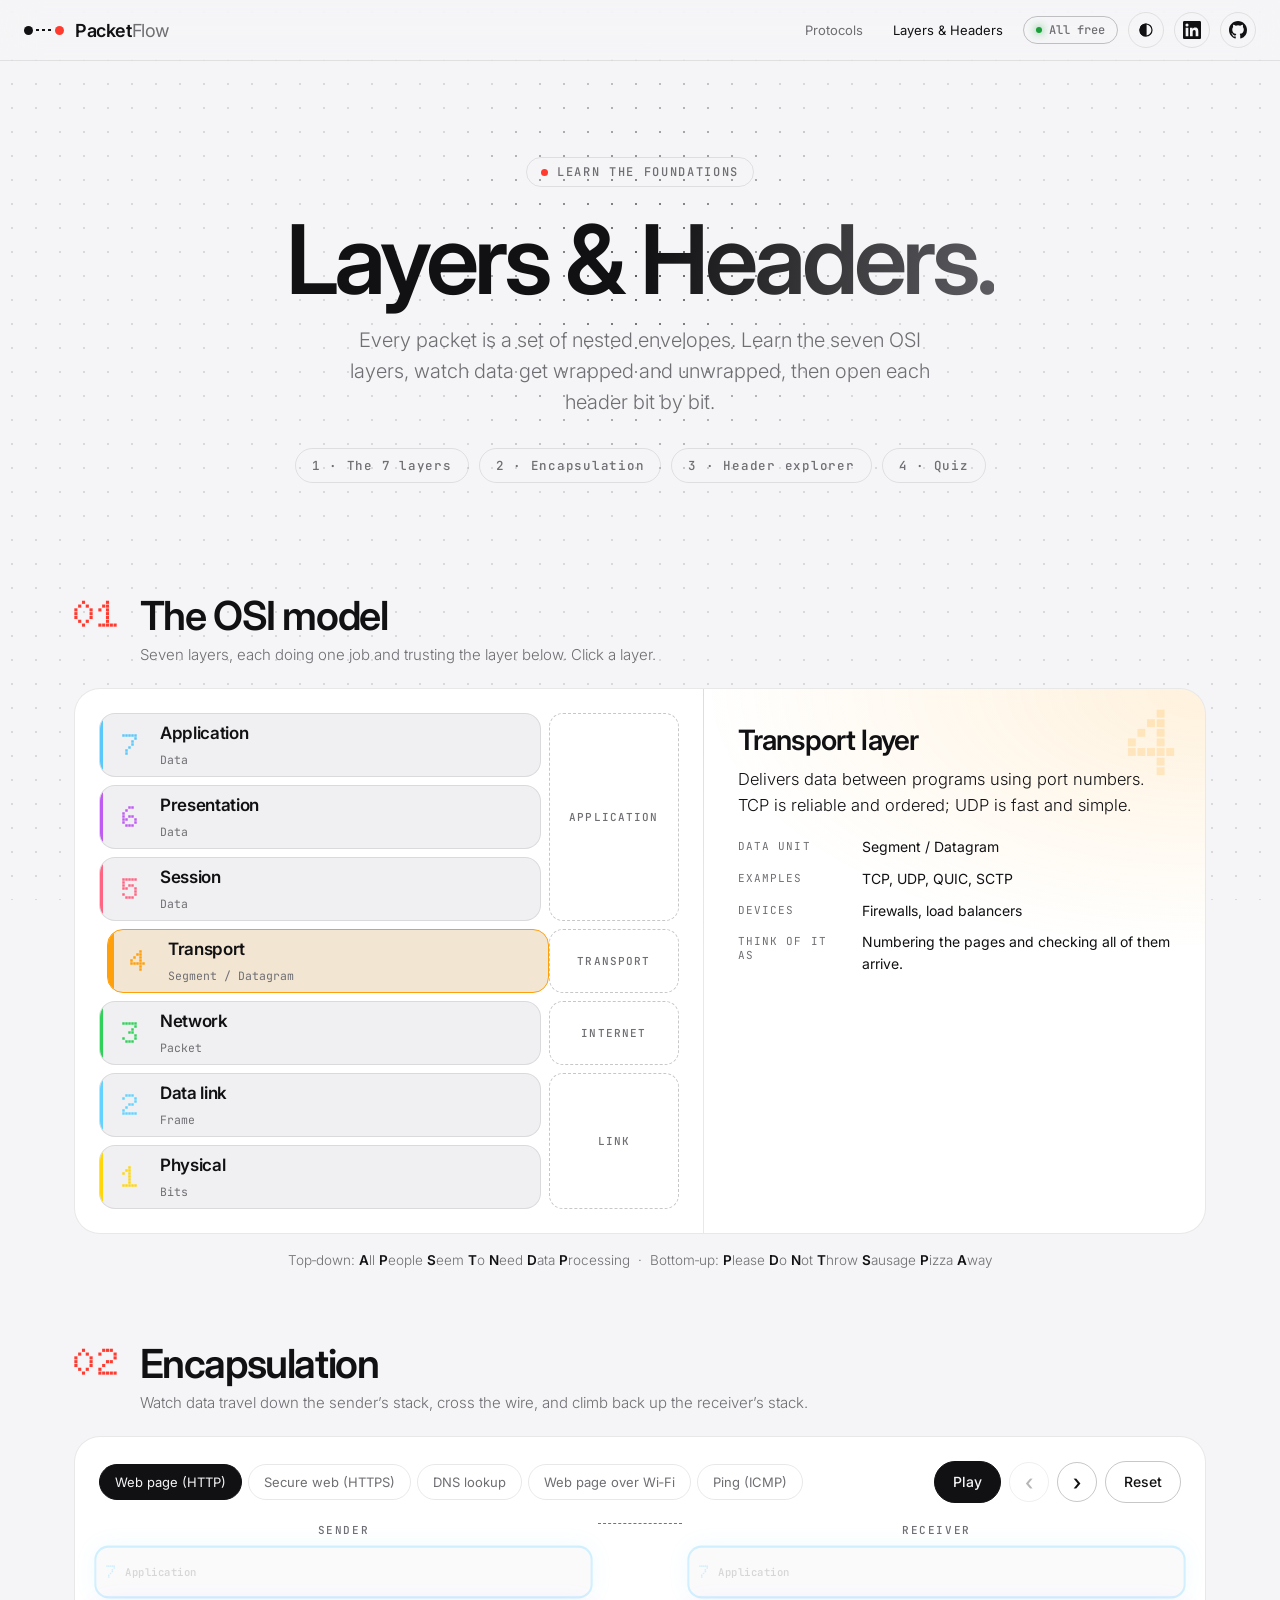
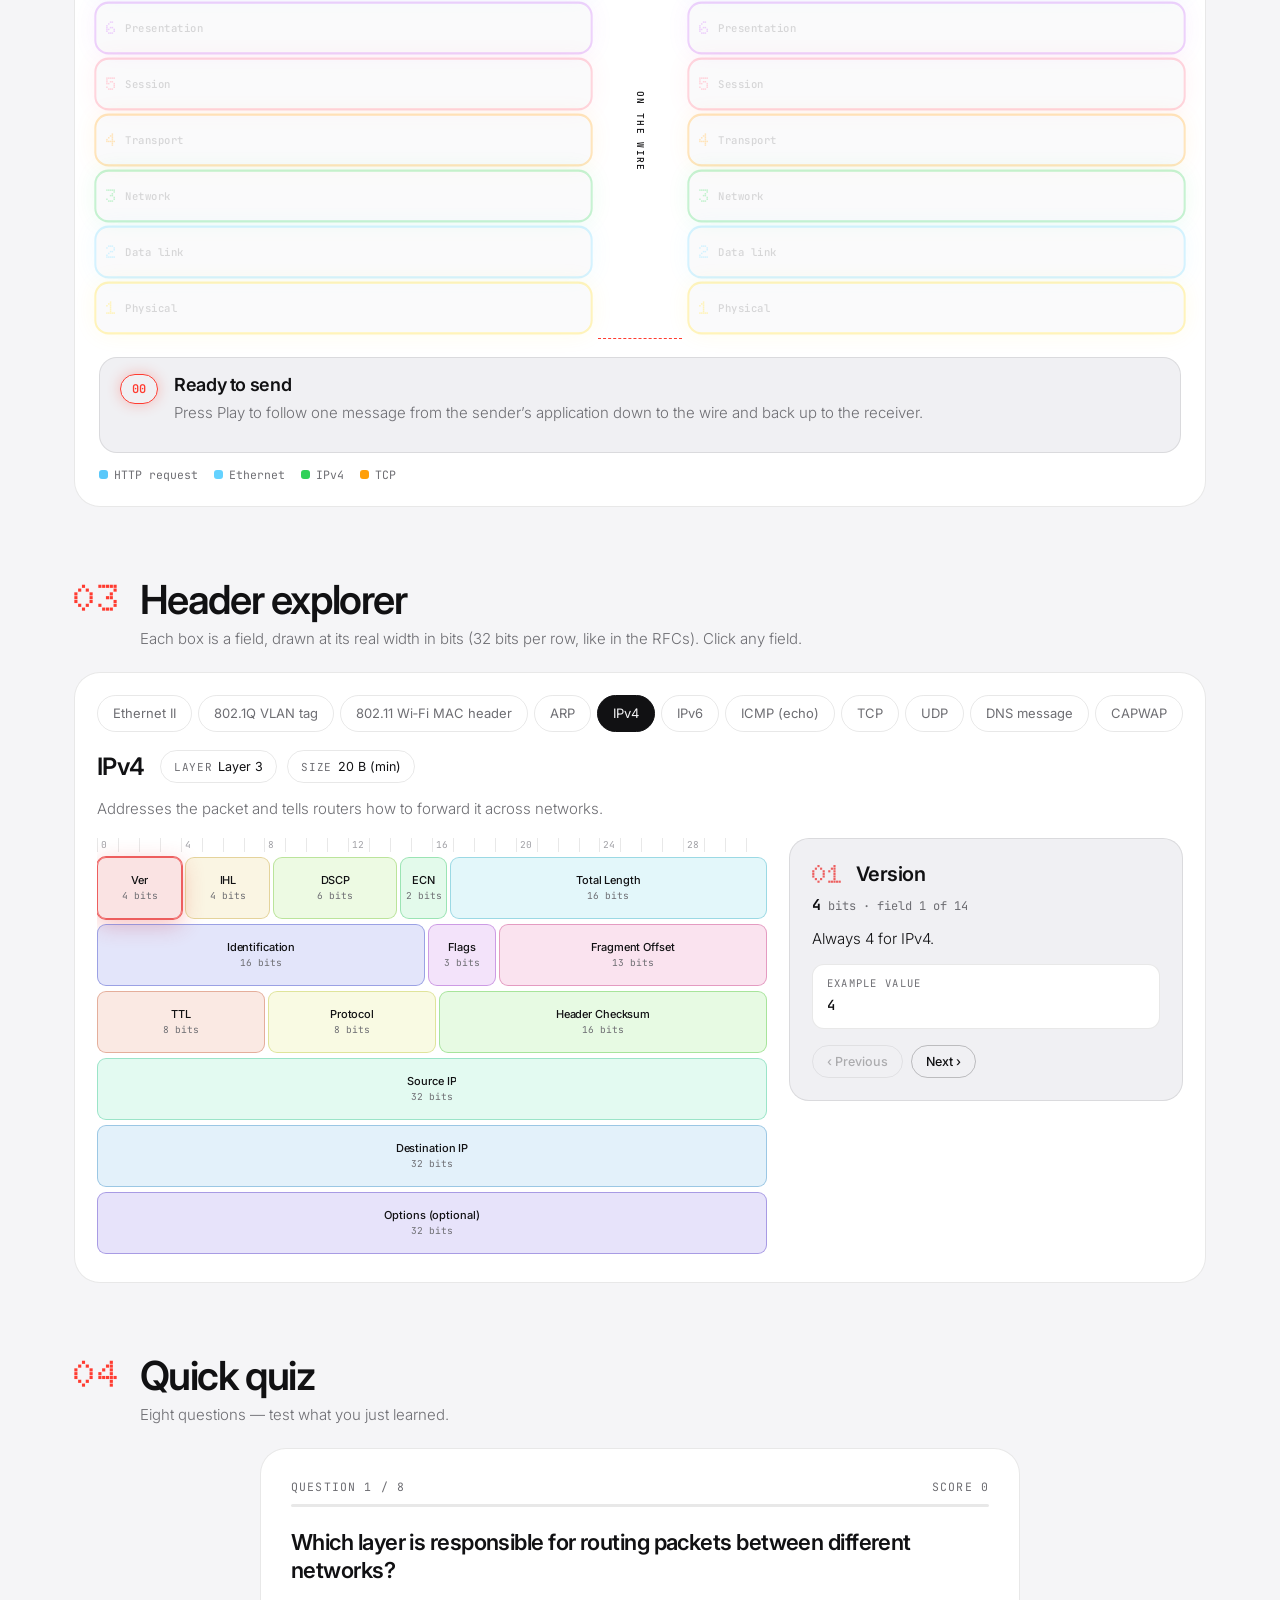
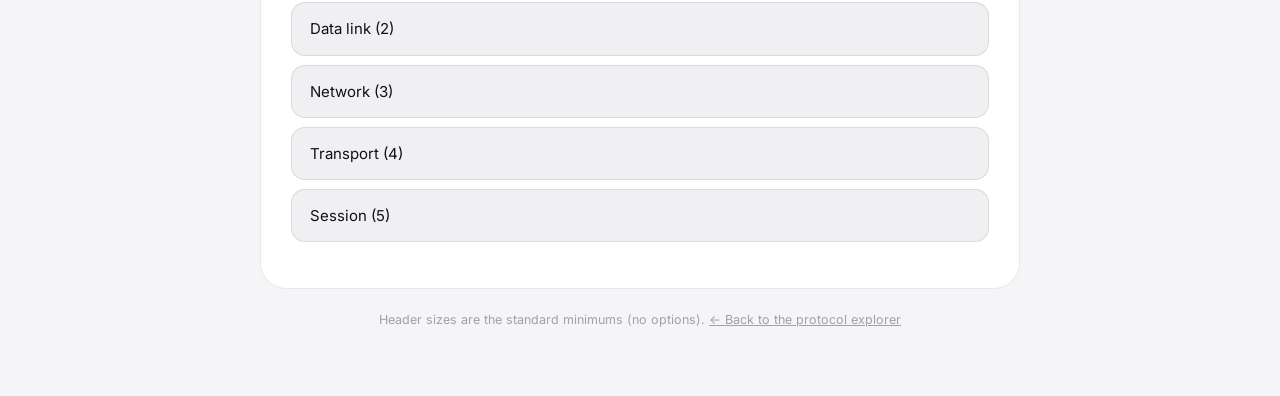
==== layers.html @ d5331d21 "Add files via upload" ====
<!doctype html>
<html lang="en" data-theme="dark">
<head>
<meta charset="utf-8">
<meta name="viewport" content="width=device-width, initial-scale=1">
<title>OSI Layers & Packet Headers — PacketFlow</title>
<meta name="description" content="Learn the OSI model, encapsulation and packet headers (Ethernet, 802.11, IPv4, IPv6, TCP, UDP, ICMP, ARP, DNS, CAPWAP) with animation and a bit-level explorer.">
<meta name="theme-color" content="#000000">
<link rel="icon" href="data:image/svg+xml,%3Csvg xmlns='http://www.w3.org/2000/svg' viewBox='0 0 32 32'%3E%3Crect width='32' height='32' rx='9' fill='%23000'/%3E%3Ccircle cx='9' cy='16' r='3' fill='%23fff'/%3E%3Ccircle cx='23' cy='16' r='3' fill='%23ff3b30'/%3E%3Cpath d='M12 16h8' stroke='%23fff' stroke-width='1.5' stroke-dasharray='1.5 2.5'/%3E%3C/svg%3E">
<link rel="preconnect" href="https://fonts.googleapis.com">
<link rel="preconnect" href="https://fonts.gstatic.com" crossorigin>
<link href="https://fonts.googleapis.com/css2?family=Doto:wght@500;800&family=Inter:wght@300;400;500;600;700&family=JetBrains+Mono:wght@400;600&display=swap" rel="stylesheet">
<link rel="stylesheet" href="style.css?v=20261127b">
<link rel="stylesheet" href="layers.css?v=20261127b">
</head>
<body class="lpage">
<div class="bg" aria-hidden="true"></div>

<header class="top">
  <a class="brand" href="index.html" aria-label="PacketFlow home">
    <span class="logo"><i></i><b></b><i class="r"></i></span>
    <span class="wm">Packet<em>Flow</em></span>
  </a>
  <div class="spacer"></div>
  <a class="navlink" href="index.html#explore">Protocols</a>
  <a class="navlink hot" href="layers.html">Layers &amp; Headers</a>
  <span class="free-badge"><i></i>All free</span>
  <button class="icon-btn" id="themeBtn" aria-label="Switch light/dark theme" title="Switch theme">
    <svg viewBox="0 0 24 24" width="18" height="18" fill="none" stroke="currentColor" stroke-width="1.6"><circle cx="12" cy="12" r="8"/><path d="M12 4a8 8 0 0 0 0 16z" fill="currentColor"/></svg></button>
  <a class="icon-btn" id="liLink" href="#" target="_blank" rel="noopener" aria-label="LinkedIn" title="LinkedIn" hidden>
    <svg viewBox="0 0 24 24" width="18" height="18" fill="currentColor"><path d="M20.45 20.45h-3.56v-5.57c0-1.33-.03-3.04-1.85-3.04-1.86 0-2.14 1.45-2.14 2.94v5.67H9.34V9h3.41v1.56h.05c.48-.9 1.64-1.85 3.37-1.85 3.6 0 4.27 2.37 4.27 5.46v6.28zM5.34 7.43a2.06 2.06 0 1 1 0-4.13 2.06 2.06 0 0 1 0 4.13zM7.12 20.45H3.56V9h3.56v11.45zM22.22 0H1.77C.79 0 0 .77 0 1.73v20.54C0 23.23.79 24 1.77 24h20.45c.98 0 1.78-.77 1.78-1.73V1.73C24 .77 23.2 0 22.22 0z"/></svg>
  </a>
  <a class="icon-btn" href="https://github.com/afsalperingodan/packetflow" target="_blank" rel="noopener" aria-label="Source on GitHub" title="Source on GitHub">
    <svg viewBox="0 0 16 16" width="18" height="18" fill="currentColor"><path d="M8 0C3.58 0 0 3.58 0 8c0 3.54 2.29 6.53 5.47 7.59.4.07.55-.17.55-.38 0-.19-.01-.82-.01-1.49-2.01.37-2.53-.49-2.69-.94-.09-.23-.48-.94-.82-1.13-.28-.15-.68-.52-.01-.53.63-.01 1.08.58 1.23.82.72 1.21 1.87.87 2.33.66.07-.52.28-.87.51-1.07-1.78-.2-3.64-.89-3.64-3.95 0-.87.31-1.59.82-2.15-.08-.2-.36-1.02.08-2.12 0 0 .67-.21 2.2.82a7.5 7.5 0 0 1 4 0c1.53-1.04 2.2-.82 2.2-.82.44 1.1.16 1.92.08 2.12.51.56.82 1.27.82 2.15 0 3.07-1.87 3.75-3.65 3.95.29.25.54.73.54 1.48 0 1.07-.01 1.93-.01 2.2 0 .21.15.46.55.38A8.01 8.01 0 0 0 16 8c0-4.42-3.58-8-8-8z"/></svg>
  </a>
</header>

<main class="lwrap">
  <section class="lhero">
    <p class="eyebrow"><i></i> Learn the foundations</p>
    <h1 class="big2">Layers <span class="grad">&amp; Headers.</span></h1>
    <p class="lede">Every packet is a set of nested envelopes. Learn the seven OSI layers, watch data get wrapped and unwrapped, then open each header bit by bit.</p>
    <nav class="jump"><a href="#stack">1 · The 7 layers</a><a href="#encap">2 · Encapsulation</a><a href="#headers">3 · Header explorer</a><a href="#quiz">4 · Quiz</a></nav>
  </section>

  <!-- 1 · stack -->
  <section class="lsec" id="stack">
    <div class="shead"><span class="sn">01</span><div><h2>The OSI model</h2><p>Seven layers, each doing one job and trusting the layer below. Click a layer.</p></div></div>
    <div class="card stackcard">
      <div class="stackgrid" id="stackGrid"></div>
      <div class="ldetail" id="ldetail"></div>
    </div>
    <p class="mnem">Top‑down: <b>A</b>ll <b>P</b>eople <b>S</b>eem <b>T</b>o <b>N</b>eed <b>D</b>ata <b>P</b>rocessing &nbsp;·&nbsp; Bottom‑up: <b>P</b>lease <b>D</b>o <b>N</b>ot <b>T</b>hrow <b>S</b>ausage <b>P</b>izza <b>A</b>way</p>
  </section>

  <!-- 2 · encapsulation -->
  <section class="lsec" id="encap">
    <div class="shead"><span class="sn">02</span><div><h2>Encapsulation</h2><p>Watch data travel down the sender’s stack, cross the wire, and climb back up the receiver’s stack.</p></div></div>
    <div class="card encap">
      <div class="etop">
        <div class="scen" id="scen" role="tablist" aria-label="Scenario"></div>
        <div class="ctl">
          <button class="btn solid" id="ePlay">Play</button>
          <button class="btn round" id="ePrev" aria-label="Previous">‹</button>
          <button class="btn round" id="eNext" aria-label="Next">›</button>
          <button class="btn ghost" id="eReset">Reset</button>
        </div>
      </div>
      <div class="ecols">
        <div class="ecol" id="sendCol"><h4>Sender</h4></div>
        <div class="ewire" id="ewire"><span>on the wire</span><i></i><i></i><i></i></div>
        <div class="ecol" id="recvCol"><h4>Receiver</h4></div>
      </div>
      <div class="caption" id="ecap"></div>
      <div class="legendbar" id="elegend"></div>
    </div>
  </section>

  <!-- 3 · headers -->
  <section class="lsec" id="headers">
    <div class="shead"><span class="sn">03</span><div><h2>Header explorer</h2><p>Each box is a field, drawn at its real width in bits (32 bits per row, like in the RFCs). Click any field.</p></div></div>
    <div class="card hdrcard">
      <div class="htabs" id="htabs" role="tablist"></div>
      <div class="hmeta" id="hmeta"></div>
      <div class="hbody">
        <div class="hgrid-wrap"><div class="ruler" id="ruler"></div><div class="hgrid" id="hgrid"></div></div>
        <aside class="hdetail" id="hdetail"></aside>
      </div>
    </div>
  </section>

  <!-- 4 · quiz -->
  <section class="lsec" id="quiz">
    <div class="shead"><span class="sn">04</span><div><h2>Quick quiz</h2><p>Eight questions — test what you just learned.</p></div></div>
    <div class="card quiz" id="quizBox"></div>
  </section>

  <footer class="foot">Header sizes are the standard minimums (no options). <a href="index.html" style="text-decoration:underline">← Back to the protocol explorer</a></footer>
</main>

<script src="site.js?v=20261127b"></script>
<script src="layers.js?v=20261127b"></script>
</body>
</html>
---- style.css ----
/* PacketFlow — minimal, monochrome, one red accent (Nothing × Apple × Starlink) */
:root{
  --bg:#000; --card:#0b0b0d; --card2:#111114; --line:rgba(255,255,255,.09); --line2:rgba(255,255,255,.2);
  --text:#f5f5f7; --muted:#8e8e93; --dim:#5c5c61; --accent:#ff3b30; --on:#000;
  --req:#f5f5f7; --res:#5ac8fa; --ctl:#ffb340; --sec:#32d74b; --lost:#ff453a;
  --dots:rgba(255,255,255,.1); --dots-hi:rgba(255,255,255,.55);
  --font:Inter,-apple-system,BlinkMacSystemFont,"SF Pro Display","Segoe UI",system-ui,sans-serif;
  --dot:Doto,"Space Mono",ui-monospace,monospace; --mono:"JetBrains Mono",ui-monospace,Menlo,Consolas,monospace;
  --ease:cubic-bezier(.2,.8,.2,1);
}
:root[data-theme="light"]{
  --bg:#f5f5f7; --card:#ffffff; --card2:#f0f0f3; --line:rgba(0,0,0,.09); --line2:rgba(0,0,0,.22);
  --text:#111113; --muted:#6e6e73; --dim:#a1a1a6; --accent:#ff3b30; --on:#fff;
  --req:#111113; --res:#0a74da; --ctl:#c77700; --sec:#1a9f3a; --lost:#e0281d;
  --dots:rgba(0,0,0,.11); --dots-hi:rgba(0,0,0,.6);
}
*{box-sizing:border-box;margin:0}
html{scroll-behavior:smooth}
body{background:var(--bg);color:var(--text);font:15px/1.55 var(--font);overflow-x:hidden;-webkit-font-smoothing:antialiased;transition:background .4s}
button{font:inherit;color:inherit;cursor:pointer}
a{color:inherit}
kbd{font:11px var(--mono);border:1px solid var(--line2);border-radius:6px;padding:1px 6px;color:var(--muted)}
.spacer{flex:1}

/* ── background: dot matrix + cursor spotlight ── */
.bg{position:fixed;inset:0;z-index:-1;--mx:50%;--my:30%;
  background-image:radial-gradient(var(--dots) 1.1px,transparent 1.3px);background-size:24px 24px}
.bg::after{content:"";position:absolute;inset:0;background-image:radial-gradient(var(--dots-hi) 1.2px,transparent 1.4px);background-size:24px 24px;
  -webkit-mask-image:radial-gradient(240px at var(--mx) var(--my),#000,transparent);mask-image:radial-gradient(240px at var(--mx) var(--my),#000,transparent)}

/* ── header ── */
.top{position:sticky;top:0;z-index:50;display:flex;align-items:center;gap:10px;padding:12px 24px;
  background:color-mix(in srgb,var(--bg) 72%,transparent);backdrop-filter:saturate(180%) blur(18px);-webkit-backdrop-filter:saturate(180%) blur(18px);border-bottom:1px solid var(--line)}
.brand{display:flex;align-items:center;gap:11px;text-decoration:none}
.logo{display:flex;align-items:center;gap:3px}
.logo i{width:9px;height:9px;border-radius:50%;background:var(--text)}
.logo i.r{background:var(--accent);animation:blink 2.4s infinite}
.logo b{width:16px;height:2px;background:repeating-linear-gradient(90deg,var(--text) 0 3px,transparent 3px 6px);animation:march 1s linear infinite;background-size:6px 2px}
@keyframes march{to{background-position:6px 0}}
@keyframes blink{50%{opacity:.25}}
.wm{font:600 18px var(--font);letter-spacing:-.4px}.wm em{font-style:normal;color:var(--muted);font-weight:400}
.navlink{white-space:nowrap;font-size:13px;color:var(--muted);text-decoration:none;padding:6px 10px;border-radius:99px;transition:.2s}.navlink:hover{color:var(--text);background:var(--card2)}
.free-badge{display:flex;align-items:center;gap:7px;font:500 12px var(--mono);padding:5px 12px;border-radius:99px;border:1px solid var(--line2);color:var(--muted)}
.free-badge i{width:6px;height:6px;border-radius:50%;background:var(--sec);box-shadow:0 0 8px var(--sec)}
.icon-btn{width:36px;height:36px;border-radius:50%;border:1px solid var(--line);background:transparent;display:grid;place-items:center;color:var(--text);text-decoration:none;transition:.25s var(--ease)}
.icon-btn:hover{background:var(--card2);border-color:var(--line2);transform:scale(1.06)}
.menu-btn{display:none}

/* ── buttons ── */
.btn{padding:9px 18px;border-radius:99px;border:1px solid var(--line2);background:transparent;font-size:14px;font-weight:500;transition:.25s var(--ease);text-decoration:none;display:inline-flex;align-items:center;justify-content:center;gap:6px}
.btn:hover:not(:disabled){transform:translateY(-1px);border-color:var(--text)}
.btn:disabled{opacity:.3;cursor:not-allowed}
.btn.solid{background:var(--text);color:var(--bg);border-color:var(--text)}
.btn.solid:hover:not(:disabled){box-shadow:0 8px 28px color-mix(in srgb,var(--text) 25%,transparent)}
.btn.round{width:40px;height:40px;padding:0;font-size:22px;line-height:1}
.btn.solid.playing{animation:pulse 1.8s ease-in-out infinite}
@keyframes pulse{50%{box-shadow:0 0 0 7px color-mix(in srgb,var(--text) 14%,transparent)}}

/* ── landing hero ── */
.landing{position:relative;padding:min(14vh,120px) 24px 0;text-align:center;overflow:hidden}
.landing-in{max-width:980px;margin:auto}
.eyebrow{display:inline-flex;align-items:center;gap:9px;font:500 12px var(--mono);letter-spacing:.14em;text-transform:uppercase;color:var(--muted);padding:6px 14px;border:1px solid var(--line);border-radius:99px}
.eyebrow i{width:7px;height:7px;border-radius:50%;background:var(--accent);animation:blink 1.6s infinite}
h1.big{font-size:clamp(48px,9.5vw,116px);line-height:.98;letter-spacing:-.045em;font-weight:600;margin:26px 0 22px}
.grad{background:linear-gradient(100deg,var(--text) 10%,var(--muted) 60%,var(--accent) 100%);-webkit-background-clip:text;background-clip:text;color:transparent;background-size:200% 100%;animation:sheen 7s ease-in-out infinite alternate}
@keyframes sheen{to{background-position:100% 0}}
.lede{max-width:600px;margin:0 auto;font-size:clamp(16px,2vw,20px);color:var(--muted);font-weight:300}
.cta{display:flex;gap:12px;justify-content:center;margin-top:34px;flex-wrap:wrap}
.cta .btn{padding:13px 26px;font-size:15px}
.stats{display:flex;justify-content:center;gap:clamp(24px,6vw,72px);margin-top:56px}
.stats b{display:block;font:800 clamp(40px,6vw,64px)/1 var(--dot);letter-spacing:.02em}
.stats b.dot{color:var(--text)}
.stats span{font:12px var(--mono);color:var(--muted);letter-spacing:.12em;text-transform:uppercase}
.demo{display:flex;align-items:center;justify-content:center;margin:48px auto 0;gap:0;max-width:420px}
.demo .node-a,.demo .node-b{width:16px;height:16px;border-radius:50%;border:1.5px solid var(--text);flex:none}
.demo .node-b{background:var(--accent);border-color:var(--accent);box-shadow:0 0 22px var(--accent)}
.wire{position:relative;flex:1;height:1px;background:repeating-linear-gradient(90deg,var(--line2) 0 4px,transparent 4px 9px)}
.wire i{position:absolute;top:-3px;width:7px;height:7px;border-radius:50%;background:var(--text);box-shadow:0 0 12px var(--text);animation:travel 2.8s var(--ease) infinite}
.wire i:nth-child(2){animation-delay:.9s;background:var(--res);box-shadow:0 0 12px var(--res)}
.wire i:nth-child(3){animation-delay:1.8s;background:var(--ctl);box-shadow:0 0 12px var(--ctl)}
@keyframes travel{0%{left:0;opacity:0}15%{opacity:1}85%{opacity:1}100%{left:calc(100% - 7px);opacity:0}}
.marquee{margin-top:72px;border-block:1px solid var(--line);overflow:hidden;padding:14px 0;-webkit-mask-image:linear-gradient(90deg,transparent,#000 12%,#000 88%,transparent);mask-image:linear-gradient(90deg,transparent,#000 12%,#000 88%,transparent)}
.marquee #marquee{display:flex;gap:44px;width:max-content;animation:scrollx 60s linear infinite;font:500 14px var(--mono);color:var(--dim);letter-spacing:.14em;text-transform:uppercase;white-space:nowrap}
.marquee span::before{content:"●";color:var(--accent);margin-right:14px;font-size:8px;vertical-align:middle}
@keyframes scrollx{to{transform:translateX(-50%)}}
.reveal{opacity:0;transform:translateY(26px);transition:opacity .9s var(--ease),transform .9s var(--ease)}
.reveal.in{opacity:1;transform:none}
.reveal:nth-child(2){transition-delay:.08s}.reveal:nth-child(3){transition-delay:.16s}.reveal:nth-child(4){transition-delay:.24s}.reveal:nth-child(5){transition-delay:.32s}.reveal:nth-child(6){transition-delay:.4s}

/* ── app layout ── */
.layout{display:grid;grid-template-columns:300px minmax(0,1fr);gap:24px;padding:72px 24px 48px;max-width:1520px;margin:auto;scroll-margin-top:60px}
.side{position:sticky;top:76px;align-self:start;max-height:calc(100vh - 92px);overflow:auto;padding-right:6px;scrollbar-width:thin;scrollbar-color:var(--line2) transparent}
.search{display:flex;align-items:center;gap:9px;padding:11px 14px;border:1px solid var(--line);border-radius:14px;background:var(--card);margin-bottom:10px;color:var(--muted);transition:.25s var(--ease);position:sticky;top:0;z-index:2}
.search:focus-within{border-color:var(--text);color:var(--text)}
.search input{flex:1;background:none;border:0;outline:0;color:var(--text);font:inherit;font-size:14px;min-width:0}
.cat{margin:20px 6px 6px;font:500 11px var(--mono);letter-spacing:.14em;text-transform:uppercase;color:var(--muted);display:flex;justify-content:space-between;align-items:baseline}
.cat small{font-size:11px;color:var(--dim);letter-spacing:0;text-transform:none;font-family:var(--font)}
.pitem{display:flex;align-items:center;gap:12px;width:100%;text-align:left;padding:9px 12px;border-radius:12px;border:1px solid transparent;background:transparent;transition:.25s var(--ease);animation:in .6s var(--ease) both}
.pitem:hover{background:var(--card);border-color:var(--line);transform:translateX(3px)}
.pitem.on{background:var(--text);color:var(--bg)}
.pitem.on small{color:color-mix(in srgb,var(--bg) 65%,transparent)}
.pdot{flex:none;width:8px;height:8px;border-radius:50%;background:var(--c);box-shadow:0 0 10px var(--c)}
.pitem b{display:block;font-size:14px;font-weight:600;letter-spacing:-.01em;line-height:1.25}
.pitem small{display:block;font-size:12px;color:var(--muted);line-height:1.3;font-weight:400}
.pitem span.t{min-width:0}
.empty{color:var(--muted);padding:24px 8px;font-size:14px}
@keyframes in{from{opacity:0;transform:translateY(10px)}}

/* ── cards ── */
.main{min-width:0;display:flex;flex-direction:column;gap:20px}
.card{background:var(--card);border:1px solid var(--line);border-radius:26px}
.hero{padding:34px 34px 28px;animation:in .7s var(--ease) both;position:relative;overflow:hidden}
.hero::after{content:attr(data-abbr);position:absolute;right:-8px;top:-18px;font:800 clamp(80px,13vw,170px)/1 var(--dot);color:var(--text);opacity:.045;pointer-events:none;letter-spacing:.02em}
.hero h1{font-size:clamp(34px,4.6vw,56px);line-height:1;font-weight:600;letter-spacing:-.04em}
.hero .sub{font:500 13px var(--mono);color:var(--muted);letter-spacing:.08em;text-transform:uppercase;margin-bottom:10px;display:flex;align-items:center;gap:9px}
.hero .sub i{width:7px;height:7px;border-radius:50%;background:var(--c);box-shadow:0 0 10px var(--c)}
.hero p.desc{margin-top:14px;color:var(--text);opacity:.85;max-width:66ch;font-size:16.5px;font-weight:300}
.chips{display:flex;flex-wrap:wrap;gap:8px;margin-top:20px}
.chip{font-size:12.5px;padding:6px 13px;border-radius:99px;border:1px solid var(--line);color:var(--text)}
.chip b{color:var(--muted);font-weight:400;margin-right:6px;font-family:var(--mono);font-size:11px;letter-spacing:.06em;text-transform:uppercase}
.analogy{margin-top:22px;padding:16px 20px;border-radius:18px;background:var(--card2);border:1px solid var(--line);display:flex;gap:14px;position:relative}
.analogy::before{content:"";position:absolute;left:0;top:14px;bottom:14px;width:2px;border-radius:2px;background:var(--accent)}
.analogy em{font:500 11px var(--mono);font-style:normal;letter-spacing:.14em;text-transform:uppercase;color:var(--accent);display:block;margin-bottom:3px}
.analogy div{padding-left:6px;font-size:15px}

/* ── stage ── */
.stage-card{overflow:hidden}
.stage-head{display:flex;justify-content:space-between;align-items:center;flex-wrap:wrap;gap:12px;padding:18px 22px 0}
.tabs{display:flex;padding:3px;border-radius:99px;background:var(--card2);border:1px solid var(--line)}
.tab{border:0;background:none;padding:6px 18px;border-radius:99px;font-size:13px;font-weight:500;color:var(--muted);transition:.3s var(--ease)}
.tab.on{background:var(--text);color:var(--bg)}
.legend{display:flex;gap:14px;flex-wrap:wrap;font:11.5px var(--mono);color:var(--muted)}
.legend i{display:inline-block;width:7px;height:7px;border-radius:50%;margin-right:6px;box-shadow:0 0 8px currentColor}
.stage-body{position:relative}
.view{display:none}.view.on{display:block;animation:fade .5s}
@keyframes fade{from{opacity:0}}
#stage{width:100%;height:auto;display:block;max-height:540px}
.seq-scroll{max-height:500px;overflow:auto;padding:8px 14px}
#seq{width:100%;display:block}

/* svg bits */
.link{stroke:var(--line2);stroke-width:1.5;stroke-linecap:round;fill:none;transition:.4s}
.link.flow{stroke-dasharray:2 8;animation:dash 1.6s linear infinite}
.link.wifi{stroke-dasharray:1 9;stroke-width:3;animation:dash 1s linear infinite}
.link.on{stroke:var(--lc,var(--text));stroke-width:2.4;filter:drop-shadow(0 0 5px var(--lc,var(--text)))}
@keyframes dash{to{stroke-dashoffset:-20}}
.node .bgc{fill:var(--card);stroke:var(--line2);stroke-width:1.3;transition:.4s}
.node .ico{stroke:var(--text);fill:none;stroke-width:1.5;stroke-linecap:round;stroke-linejoin:round}
.node .ico .f{fill:color-mix(in srgb,var(--text) 8%,transparent)}
.node .ico .dot{fill:var(--accent);stroke:none}
.node text{text-anchor:middle;fill:var(--text)}
.node .nl{font:500 14px var(--font);letter-spacing:-.01em}
.node .ni{font:11.5px var(--mono);fill:var(--muted)}
.node .ring{fill:none;stroke:var(--text);stroke-width:1.5;opacity:0;transform-origin:center;transform-box:fill-box}
.node.active .bgc{stroke:var(--text);stroke-width:1.8;filter:drop-shadow(0 0 12px color-mix(in srgb,var(--text) 45%,transparent))}
.node.hit .ring{animation:ring 1.2s ease-out}
.node.hit .ico{animation:pop .7s var(--ease)}
@keyframes ring{0%{opacity:.8;transform:scale(.95)}100%{opacity:0;transform:scale(1.9)}}
@keyframes pop{40%{transform:scale(1.12)}}
.node .idle{animation:bob 5s ease-in-out infinite;transform-box:fill-box;transform-origin:center}
@keyframes bob{50%{transform:translateY(-3px)}}
.node.local .bgc{stroke:var(--ctl);filter:drop-shadow(0 0 14px var(--ctl))}
.pkt .core{filter:drop-shadow(0 0 8px var(--pc))}
.pkt text{font:600 11px var(--mono);text-anchor:middle;fill:var(--on)}
.pkt .pill{fill:var(--pc)}
.trail{fill:var(--tc);animation:trail .9s ease-out forwards;transform-box:fill-box;transform-origin:center}
@keyframes trail{from{opacity:.55;transform:scale(1)}to{opacity:0;transform:scale(.15)}}
.burst{stroke:var(--lost);fill:none;stroke-width:2;animation:burst 1s ease-out forwards;transform-box:fill-box;transform-origin:center}
@keyframes burst{from{opacity:1;transform:scale(.4)}to{opacity:0;transform:scale(2.6)}}
.badge-pill rect{fill:var(--ctl)}.badge-pill text{font:600 11px var(--mono);fill:#000;text-anchor:middle}
.badge-pill{animation:rise 1.6s ease-out forwards}
@keyframes rise{0%{opacity:0;transform:translateY(8px)}15%{opacity:1}85%{opacity:1}100%{opacity:0;transform:translateY(-14px)}}

/* sequence */
.seq-life{stroke:var(--line2);stroke-dasharray:2 6}
.seq-head rect{fill:var(--card2);stroke:var(--line2)}
.seq-head text{font:500 12px var(--font);fill:var(--text);text-anchor:middle}
.seq-head .ip{font:10.5px var(--mono);fill:var(--muted)}
.seq-row{opacity:.26;cursor:pointer;transition:opacity .4s}
.seq-row:hover{opacity:.7}
.seq-row.seen{opacity:1}
.seq-row line{stroke:var(--c);stroke-width:1.8}
.seq-row path.ah{fill:var(--c)}
.seq-row text{font:11.5px var(--mono);fill:var(--text);text-anchor:middle}
.seq-row text.sm{fill:var(--muted);font-size:10.5px}
.seq-row .num{fill:var(--c);font-weight:600}
.seq-row.cur line.main{stroke-dasharray:700;animation:draw 1s var(--ease) forwards}
.seq-row.cur text{font-weight:600}
.seq-row .hl{fill:var(--c);opacity:0;fill-opacity:.08}
.seq-row.cur .hl{opacity:1}
@keyframes draw{from{stroke-dashoffset:700}to{stroke-dashoffset:0}}

/* caption / controls */
.caption{margin:14px 22px 0;padding:16px 20px;border-radius:18px;background:var(--card2);border:1px solid var(--line);min-height:96px;display:flex;gap:16px;align-items:flex-start}
.caption .num{flex:none;font:600 12px var(--mono);padding:6px 11px;border-radius:99px;border:1px solid var(--cc,var(--text));color:var(--cc,var(--text));box-shadow:0 0 14px color-mix(in srgb,var(--cc,var(--text)) 30%,transparent)}
.caption h4{font-size:18px;line-height:1.25;letter-spacing:-.02em;font-weight:600}
.caption p{color:var(--muted);margin-top:4px;font-weight:300;font-size:15px}
.caption .body{animation:slide .6s var(--ease) both;min-width:0}
@keyframes slide{from{opacity:0;transform:translateX(16px)}}
.progress{margin:16px 22px 0;height:3px;border-radius:9px;background:var(--line);overflow:hidden}
.progress b{display:block;height:100%;width:0;background:var(--text);border-radius:9px;transition:width .8s var(--ease)}
.controls{display:flex;gap:10px;align-items:center;flex-wrap:wrap;padding:16px 22px 22px}
.controls .btn.solid{min-width:110px}
.speed{display:flex;border:1px solid var(--line2);border-radius:99px;overflow:hidden;padding:2px;gap:2px}
.speed button{border:0;background:none;padding:6px 12px;font:12px var(--mono);color:var(--muted);border-radius:99px;transition:.25s}
.speed button.on{background:var(--text);color:var(--bg)}

/* table + inspector */
.grid2{display:grid;grid-template-columns:minmax(0,1.7fr) minmax(300px,1fr);gap:20px}
.table-card,.inspect{padding:22px}
h3{font:500 12px var(--mono);letter-spacing:.14em;text-transform:uppercase;margin-bottom:14px;color:var(--muted)}
h3 small{text-transform:none;letter-spacing:0;color:var(--dim);margin-left:10px;font-family:var(--font)}
.tscroll{overflow:auto;max-height:440px;border-radius:16px;border:1px solid var(--line)}
table{border-collapse:collapse;width:100%;font:12px var(--mono);min-width:640px}
th{position:sticky;top:0;background:var(--card2);text-align:left;padding:10px 12px;color:var(--muted);font-weight:500;font-size:10.5px;letter-spacing:.12em;text-transform:uppercase}
td{padding:10px 12px;border-top:1px solid var(--line);white-space:nowrap}
td.info{white-space:normal;min-width:230px;font-family:var(--font);font-size:13px}
tbody tr{cursor:pointer;opacity:.35;transition:.4s}
tbody tr:hover{opacity:.8;background:var(--card2)}
tbody tr.seen{opacity:1}
tbody tr.cur{opacity:1;background:color-mix(in srgb,var(--c) 14%,transparent);box-shadow:inset 2px 0 var(--c);animation:rowin .8s}
tbody tr.lostrow td.info{color:var(--lost)}
@keyframes rowin{from{background:color-mix(in srgb,var(--c) 40%,transparent)}}
.pb{display:inline-flex;align-items:center;gap:6px;padding:2px 9px;border-radius:99px;border:1px solid var(--line2);font-weight:500;font-size:11px}
.pb::before{content:"";width:6px;height:6px;border-radius:50%;background:var(--c)}
.inspect .head{display:flex;align-items:center;gap:10px;margin-bottom:6px;flex-wrap:wrap}
.inspect .t{font-weight:600;font-size:17px;letter-spacing:-.02em}
.inspect .route{font:12px var(--mono);color:var(--muted)}
.fields{display:grid;gap:6px;margin-top:14px}
.field{display:flex;justify-content:space-between;gap:14px;padding:9px 12px;border-radius:12px;background:var(--card2);border:1px solid var(--line);font-size:13px;animation:slide .5s var(--ease) both}
.field span{color:var(--muted)}
.field b{font:500 12px var(--mono);text-align:right;word-break:break-word}
.sizebar{margin-top:18px;font:12px var(--mono);color:var(--muted)}
.sizebar b{color:var(--text);font-weight:500}
.sizebar .bar{display:flex;height:6px;border-radius:6px;overflow:hidden;margin-top:8px;background:var(--line);gap:2px}
.sizebar .bar i{display:block;transition:width .8s var(--ease);border-radius:6px}
.tipbox{margin-top:18px;padding:14px 16px;border-radius:16px;border:1px dashed var(--line2);font-size:13.5px;color:var(--muted);font-weight:300}
.tipbox b{color:var(--text);font-weight:600;font-family:var(--mono);font-size:11px;letter-spacing:.12em;text-transform:uppercase;display:block;margin-bottom:3px}
.foot{color:var(--dim);font-size:12.5px;text-align:center;padding:18px 0 0;line-height:2}

@media (max-width:1000px){
  .layout{grid-template-columns:1fr;padding-top:48px}
  .menu-btn{display:grid}
  .side{position:fixed;inset:61px auto 0 0;width:min(86vw,330px);z-index:60;background:var(--bg);padding:14px;border-right:1px solid var(--line);transform:translateX(-102%);transition:.4s var(--ease);max-height:none}
  .side.open{transform:none;box-shadow:0 0 80px rgba(0,0,0,.6)}
  .grid2{grid-template-columns:1fr}
  .free-badge,.navlink{display:none}
}
@media (max-width:560px){
  .top{padding:10px 14px}.layout{padding:40px 12px 32px}
  .hero{padding:24px 20px}.caption{flex-direction:column;gap:10px}
  .stats{gap:22px}.legend{display:none}
}
@media (prefers-reduced-motion:reduce){*{animation-duration:.01s!important;animation-iteration-count:1!important;transition-duration:.01s!important}.reveal{opacity:1;transform:none}}

/* ── workspace + split view ── */
.workspace{display:flex;flex-direction:column;gap:20px;scroll-margin-top:72px}
.stage-tools{display:flex;align-items:center;gap:10px;flex-wrap:wrap}
.btn.mini{padding:6px 14px;font-size:12.5px}
.btn.mini.on{background:var(--text);color:var(--bg);border-color:var(--text)}
.icon-btn[hidden]{display:none}
#splitBtn{display:none}
@media (min-width:1100px){
  #splitBtn{display:inline-flex}
  .workspace.split{display:grid;grid-template-columns:minmax(0,1.5fr) minmax(0,1fr);gap:16px;align-items:stretch;
    height:calc(100vh - 88px);min-height:600px;position:sticky;top:72px}
  .split .stage-card{display:flex;flex-direction:column;min-height:0}
  .split .stage-head{padding:14px 18px 0}
  .split .legend{display:none}
  .split .stage-body{flex:1;min-height:0;display:flex}
  .split .view.on{flex:1;min-height:0;display:flex;width:100%}
  .split #stage{height:100%;max-height:none;width:100%}
  .split .node .nl{font-size:17px}.split .node .ni{font-size:13.5px}.split .pkt text{font-size:13px}
  .split .seq-scroll{max-height:none;height:100%;width:100%}
  .split .caption{min-height:0;margin:8px 16px 0;padding:12px 16px}
  .split .caption h4{font-size:16px}.split .caption p{font-size:13.5px;margin-top:2px}
  .split .progress{margin:12px 16px 0}.split .controls{padding:12px 16px 16px}
  .split .rightcol{display:flex;flex-direction:column;gap:16px;min-height:0}
  .split .table-card{flex:1.5;min-height:0;display:flex;flex-direction:column;padding:16px}
  .split .tscroll{flex:1;max-height:none;min-height:0}
  .split table{min-width:0}
  .split th:nth-child(2),.split td:nth-child(2),.split th:nth-child(7),.split td:nth-child(7){display:none}
  .split td.info{min-width:140px}
  .split .inspect{flex:1;min-height:0;overflow:auto;padding:16px}
  .split .inspect .tipbox,.split .inspect .sizebar{display:none}
}
.navlink.hot{color:var(--text)}
@media (min-width:1100px){
  .split th,.split td{padding:9px 7px;font-size:11px}
  .split td:nth-child(3),.split td:nth-child(4){max-width:104px;overflow:hidden;text-overflow:ellipsis}
  .split td.info{min-width:0;font-size:12px}
  .split .pb{padding:2px 7px;font-size:10.5px}
}
---- layers.css ----
/* PacketFlow — Layers & Headers page */
.lwrap{max-width:1180px;margin:auto;padding:0 24px 64px}
.lhero{text-align:center;padding:min(11vh,96px) 0 40px}
.big2{font-size:clamp(44px,8vw,96px);line-height:1;letter-spacing:-.045em;font-weight:600;margin:24px 0 18px}
.jump{display:flex;gap:10px;justify-content:center;flex-wrap:wrap;margin-top:30px}
.jump a{font:500 12.5px var(--mono);letter-spacing:.06em;text-decoration:none;color:var(--muted);padding:8px 16px;border:1px solid var(--line);border-radius:99px;transition:.25s var(--ease)}
.jump a:hover{color:var(--bg);background:var(--text);border-color:var(--text);transform:translateY(-2px)}
.lsec{padding-top:72px;scroll-margin-top:60px}
.shead{display:flex;gap:18px;align-items:flex-start;margin-bottom:22px}
.shead h2{font-size:clamp(26px,3.6vw,40px);letter-spacing:-.035em;line-height:1.05;font-weight:600}
.shead p{color:var(--muted);margin-top:6px;font-weight:300}
.sn{font:800 38px/1 var(--dot);color:var(--accent);letter-spacing:.02em}

/* stack */
.stackcard{display:grid;grid-template-columns:minmax(0,1.25fr) minmax(0,1fr);gap:0;overflow:hidden}
.stackgrid{display:grid;grid-template-columns:1fr 130px;grid-template-rows:repeat(7,64px);gap:8px;padding:24px}
.lrow{grid-column:1;display:flex;align-items:center;gap:16px;padding:0 18px;border-radius:16px;border:1px solid var(--line);background:var(--card2);text-align:left;position:relative;overflow:hidden;transition:.3s var(--ease);animation:in .7s var(--ease) both}
.lrow::before{content:"";position:absolute;left:0;top:0;bottom:0;width:3px;background:var(--c);transition:.3s}
.lrow:hover{transform:translateX(5px);border-color:var(--line2)}
.lrow.on{background:color-mix(in srgb,var(--c) 14%,var(--card2));border-color:var(--c);transform:translateX(8px)}
.lrow.on::before{width:6px}
.ln{font:800 30px/1 var(--dot);color:var(--c);min-width:26px;text-align:center}
.lt b{display:block;font-size:17px;font-weight:600;letter-spacing:-.02em}
.lt small{font:11.5px var(--mono);color:var(--muted)}
.tbox{grid-column:2;border:1px dashed var(--line2);border-radius:14px;display:grid;place-items:center;font:500 11px var(--mono);letter-spacing:.1em;text-transform:uppercase;color:var(--muted);text-align:center;padding:4px}
.ldetail{padding:34px 34px 30px;border-left:1px solid var(--line);position:relative;background:radial-gradient(500px 260px at 100% 0,color-mix(in srgb,var(--c,#888) 14%,transparent),transparent)}
.ld-num{font:800 96px/1 var(--dot);color:var(--c);opacity:.9;position:absolute;right:20px;top:6px;opacity:.18}
.ldetail h3{font:600 28px var(--font);letter-spacing:-.03em;text-transform:none;color:var(--text);margin-bottom:10px;animation:slide .5s var(--ease)}
.ld-job{font-size:16.5px;font-weight:300;margin-bottom:18px;animation:slide .6s var(--ease)}
.ldetail dl{display:grid;grid-template-columns:110px 1fr;gap:10px 14px;font-size:14px}
.ldetail dt{color:var(--muted);font:11px var(--mono);letter-spacing:.1em;text-transform:uppercase;padding-top:3px}
.ldetail dd{margin:0}
.mnem{margin-top:16px;color:var(--muted);font-size:13.5px;text-align:center;font-weight:300}
.mnem b{color:var(--text);font-weight:600}

/* encapsulation */
.encap{padding:24px}
.etop{display:flex;justify-content:space-between;gap:14px;flex-wrap:wrap;align-items:center;margin-bottom:20px}
.scen{display:flex;gap:6px;flex-wrap:wrap}
.scen button{border:1px solid var(--line);background:transparent;padding:7px 15px;border-radius:99px;font-size:13px;color:var(--muted);transition:.25s var(--ease)}
.scen button:hover{color:var(--text);border-color:var(--line2)}
.scen button.on{background:var(--text);color:var(--bg);border-color:var(--text)}
.ctl{display:flex;gap:8px;align-items:center}
.ecols{display:grid;grid-template-columns:minmax(0,1fr) 84px minmax(0,1fr);gap:10px}
.ecol h4{font:500 11px var(--mono);letter-spacing:.14em;text-transform:uppercase;color:var(--muted);margin-bottom:10px;text-align:center}
.erow{display:flex;align-items:center;gap:10px;height:50px;margin-bottom:6px;padding:0 10px;border:1px solid var(--line);border-radius:13px;background:var(--card2);opacity:.28;transition:.5s var(--ease);overflow:hidden}
.erow.on{opacity:1;border-color:color-mix(in srgb,var(--c) 45%,var(--line))}
.erow.cur{border-color:var(--c);box-shadow:0 0 0 1px var(--c),0 0 24px color-mix(in srgb,var(--c) 30%,transparent);transform:scale(1.015)}
.elab{flex:none;width:92px;font:500 10.5px var(--mono);letter-spacing:.04em;color:var(--muted);display:flex;align-items:center;gap:7px;white-space:nowrap}
.elab b{font:800 18px/1 var(--dot);color:var(--c)}
.ebar{display:flex;gap:2px;flex:1;min-width:0;overflow:hidden;align-items:center}
.seg{flex:none;height:34px;border-radius:7px;background:color-mix(in srgb,var(--sc) 20%,transparent);border:1px solid var(--sc);display:flex;flex-direction:column;align-items:center;justify-content:center;line-height:1.05;overflow:hidden;opacity:0;transform:scaleX(.4);transform-origin:left}
.erow.on .seg{animation:segin .6s var(--ease) forwards}
.seg.d{background:color-mix(in srgb,var(--sc) 34%,transparent)}
.seg b{font:600 10.5px var(--mono);color:var(--text);white-space:nowrap;max-width:100%;overflow:hidden;text-overflow:ellipsis;padding:0 3px}
.seg small{font:9px var(--mono);color:var(--muted)}
.seg.strip{animation:strip 2s ease-in-out infinite!important}
@keyframes segin{to{opacity:1;transform:none}}
@keyframes strip{0%,100%{box-shadow:none}50%{box-shadow:0 0 14px var(--sc);background:color-mix(in srgb,var(--sc) 50%,transparent)}}
.unused{font:11px var(--mono);color:var(--dim);letter-spacing:.06em}
.bits{overflow:hidden;white-space:nowrap;width:100%;font:11px var(--mono);color:var(--c);letter-spacing:.1em;opacity:0}
.erow.on .bits{opacity:1}
.bits span{display:inline-block;animation:bitscroll 6s linear infinite}
@keyframes bitscroll{from{transform:translateX(0)}to{transform:translateX(-50%)}}
.ewire{position:relative;display:flex;flex-direction:column;align-items:center;justify-content:center;gap:6px;min-height:100%;border-inline:1px dashed var(--line2);font:500 9.5px var(--mono);letter-spacing:.14em;text-transform:uppercase;color:var(--dim);writing-mode:vertical-rl;transform:none;transition:.4s}
.ewire span{writing-mode:vertical-rl}
.ewire i{position:absolute;left:50%;width:7px;height:7px;margin-left:-3px;border-radius:50%;background:var(--text);opacity:0;top:8%}
.ewire.active{border-color:var(--accent);color:var(--text)}
.ewire.active i{animation:wiredot 1.8s var(--ease) infinite}
.ewire.active i:nth-of-type(2){animation-delay:.3s;background:var(--res)}.ewire.active i:nth-of-type(3){animation-delay:.6s;background:var(--ctl)}
@keyframes wiredot{0%{top:4%;opacity:0}20%{opacity:1}80%{opacity:1}100%{top:92%;opacity:0}}
.encap .caption{margin:18px 0 0}
.legendbar{display:flex;flex-wrap:wrap;gap:16px;margin-top:14px;font:11.5px var(--mono);color:var(--muted)}
.legendbar i{display:inline-block;width:9px;height:9px;border-radius:3px;margin-right:6px}

/* header explorer */
.hdrcard{padding:22px}
.htabs{display:flex;gap:6px;flex-wrap:wrap;margin-bottom:18px}
.htabs button{border:1px solid var(--line);background:transparent;padding:7px 15px;border-radius:99px;font-size:13px;color:var(--muted);transition:.25s var(--ease)}
.htabs button:hover{color:var(--text);border-color:var(--line2)}
.htabs button.on{background:var(--text);color:var(--bg);border-color:var(--text)}
.hmeta{display:flex;align-items:center;gap:10px;flex-wrap:wrap;margin-bottom:18px}
.hmeta h3{font:600 24px var(--font);letter-spacing:-.03em;text-transform:none;color:var(--text);margin:0 6px 0 0}
.hmeta p{flex-basis:100%;color:var(--muted);font-weight:300;margin-top:4px}
.hbody{display:grid;grid-template-columns:minmax(0,1.7fr) minmax(250px,1fr);gap:22px;align-items:start}
.hgrid-wrap{overflow-x:auto;padding-bottom:6px}
.ruler{display:grid;grid-template-columns:repeat(32,1fr);min-width:640px;font:9.5px var(--mono);color:var(--dim);margin-bottom:5px}
.ruler i{font-style:normal;border-left:1px solid var(--line);padding-left:3px;height:14px}
.hgrid{min-width:640px;display:flex;flex-direction:column;gap:5px}
.hrow{display:flex;gap:3px}
.hf{height:62px;border-radius:9px;border:1px solid hsl(var(--hue) 55% 60% / .55);background:hsl(var(--hue) 70% 55% / .14);display:flex;flex-direction:column;align-items:center;justify-content:center;padding:2px 3px;overflow:hidden;color:var(--text);transition:.25s var(--ease);animation:in .6s var(--ease) both;position:relative}
:root[data-theme="light"] .hf{background:hsl(var(--hue) 70% 50% / .13)}
.hf span{font:500 11px var(--font);letter-spacing:-.01em;line-height:1.15;text-align:center;max-width:100%;overflow:hidden;text-overflow:ellipsis;display:-webkit-box;-webkit-line-clamp:2;-webkit-box-orient:vertical}
.hf em{font:9.5px var(--mono);font-style:normal;color:var(--muted);margin-top:2px}
.hf.cont{border-left-style:dashed}.hf.open{border-right-style:dashed}
.hf:hover{transform:translateY(-2px);background:hsl(var(--hue) 70% 55% / .28)}
.hf.sel{background:hsl(var(--hue) 75% 55% / .38);border-color:hsl(var(--hue) 80% 65%);box-shadow:0 0 0 1px hsl(var(--hue) 80% 65%),0 6px 22px hsl(var(--hue) 80% 55% / .3)}
.hdetail{border:1px solid var(--line);background:var(--card2);border-radius:20px;padding:22px;position:sticky;top:76px}
.hd-top{display:flex;align-items:center;gap:12px}
.hd-idx{font:800 26px/1 var(--dot);color:hsl(var(--hue) 80% 65%)}
.hdetail h4{font:600 20px var(--font);letter-spacing:-.025em;animation:slide .4s var(--ease)}
.hd-size{font:12px var(--mono);color:var(--muted);margin:8px 0 12px}.hd-size b{color:var(--text);font-size:15px}
.hdetail p{font-weight:300;animation:slide .5s var(--ease)}
.hd-ex{margin-top:14px;padding:11px 14px;border-radius:12px;border:1px solid var(--line);background:var(--card)}
.hd-ex span{display:block;font:10.5px var(--mono);letter-spacing:.12em;text-transform:uppercase;color:var(--muted);margin-bottom:3px}
.hd-ex code{font:500 14px var(--mono)}
.hd-nav{display:flex;gap:8px;margin-top:16px}

/* quiz */
.quiz{padding:30px;max-width:760px;margin:auto}
.qtop{display:flex;justify-content:space-between;font:11.5px var(--mono);letter-spacing:.1em;text-transform:uppercase;color:var(--muted)}
.qbar{height:3px;border-radius:3px;background:var(--line);margin:10px 0 22px;overflow:hidden}.qbar b{display:block;height:100%;background:var(--text);transition:width .6s var(--ease)}
.qq{font:600 22px/1.25 var(--font);letter-spacing:-.025em;text-transform:none;color:var(--text);margin-bottom:18px}
.qopts{display:grid;gap:9px}
.qopts button{text-align:left;padding:14px 18px;border-radius:14px;border:1px solid var(--line);background:var(--card2);font-size:15px;transition:.25s var(--ease)}
.qopts button:hover:not(:disabled){border-color:var(--text);transform:translateX(4px)}
.qopts button:disabled{cursor:default}
.qopts button.right{border-color:var(--sec);background:color-mix(in srgb,var(--sec) 16%,var(--card2))}
.qopts button.wrong{border-color:var(--lost);background:color-mix(in srgb,var(--lost) 14%,var(--card2))}
.qfb{margin-top:16px;animation:slide .5s var(--ease)}.qfb p{color:var(--muted);margin-bottom:12px;font-weight:300}.qfb b{color:var(--text)}
.qdone{text-align:center;padding:20px 0}.qdone .big{font:800 88px/1 var(--dot)}.qdone p{margin:14px 0 22px;color:var(--muted)}

@media (max-width:900px){
  .stackcard{grid-template-columns:1fr}.ldetail{border-left:0;border-top:1px solid var(--line)}
  .stackgrid{grid-template-columns:1fr 92px;padding:16px}
  .hbody{grid-template-columns:1fr}.hdetail{position:static}
  .ecols{grid-template-columns:1fr}.ewire{writing-mode:horizontal-tb;min-height:34px;border-inline:0;border-block:1px dashed var(--line2)}.ewire span{writing-mode:horizontal-tb}.ewire i{display:none}
}
@media (max-width:560px){.lwrap{padding:0 12px 48px}.encap,.hdrcard,.quiz{padding:16px}.elab{width:70px;font-size:9.5px}}
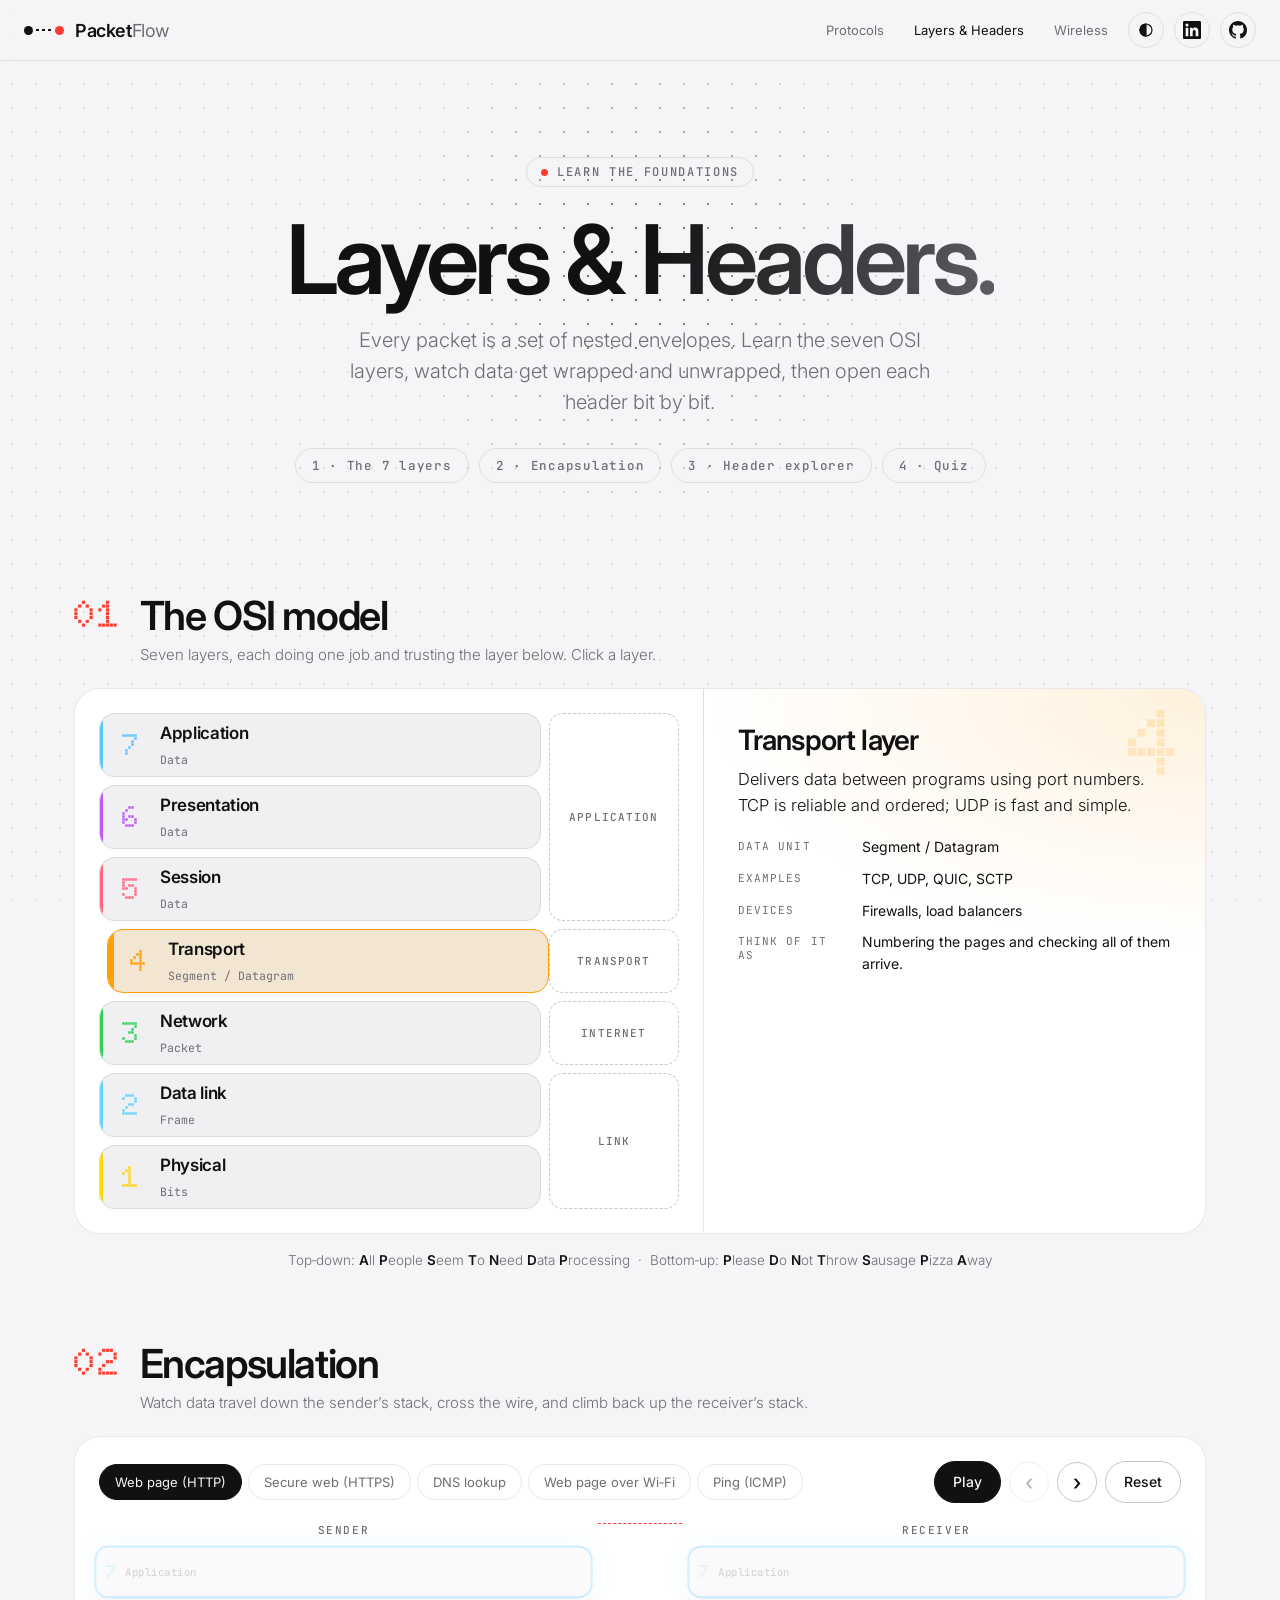
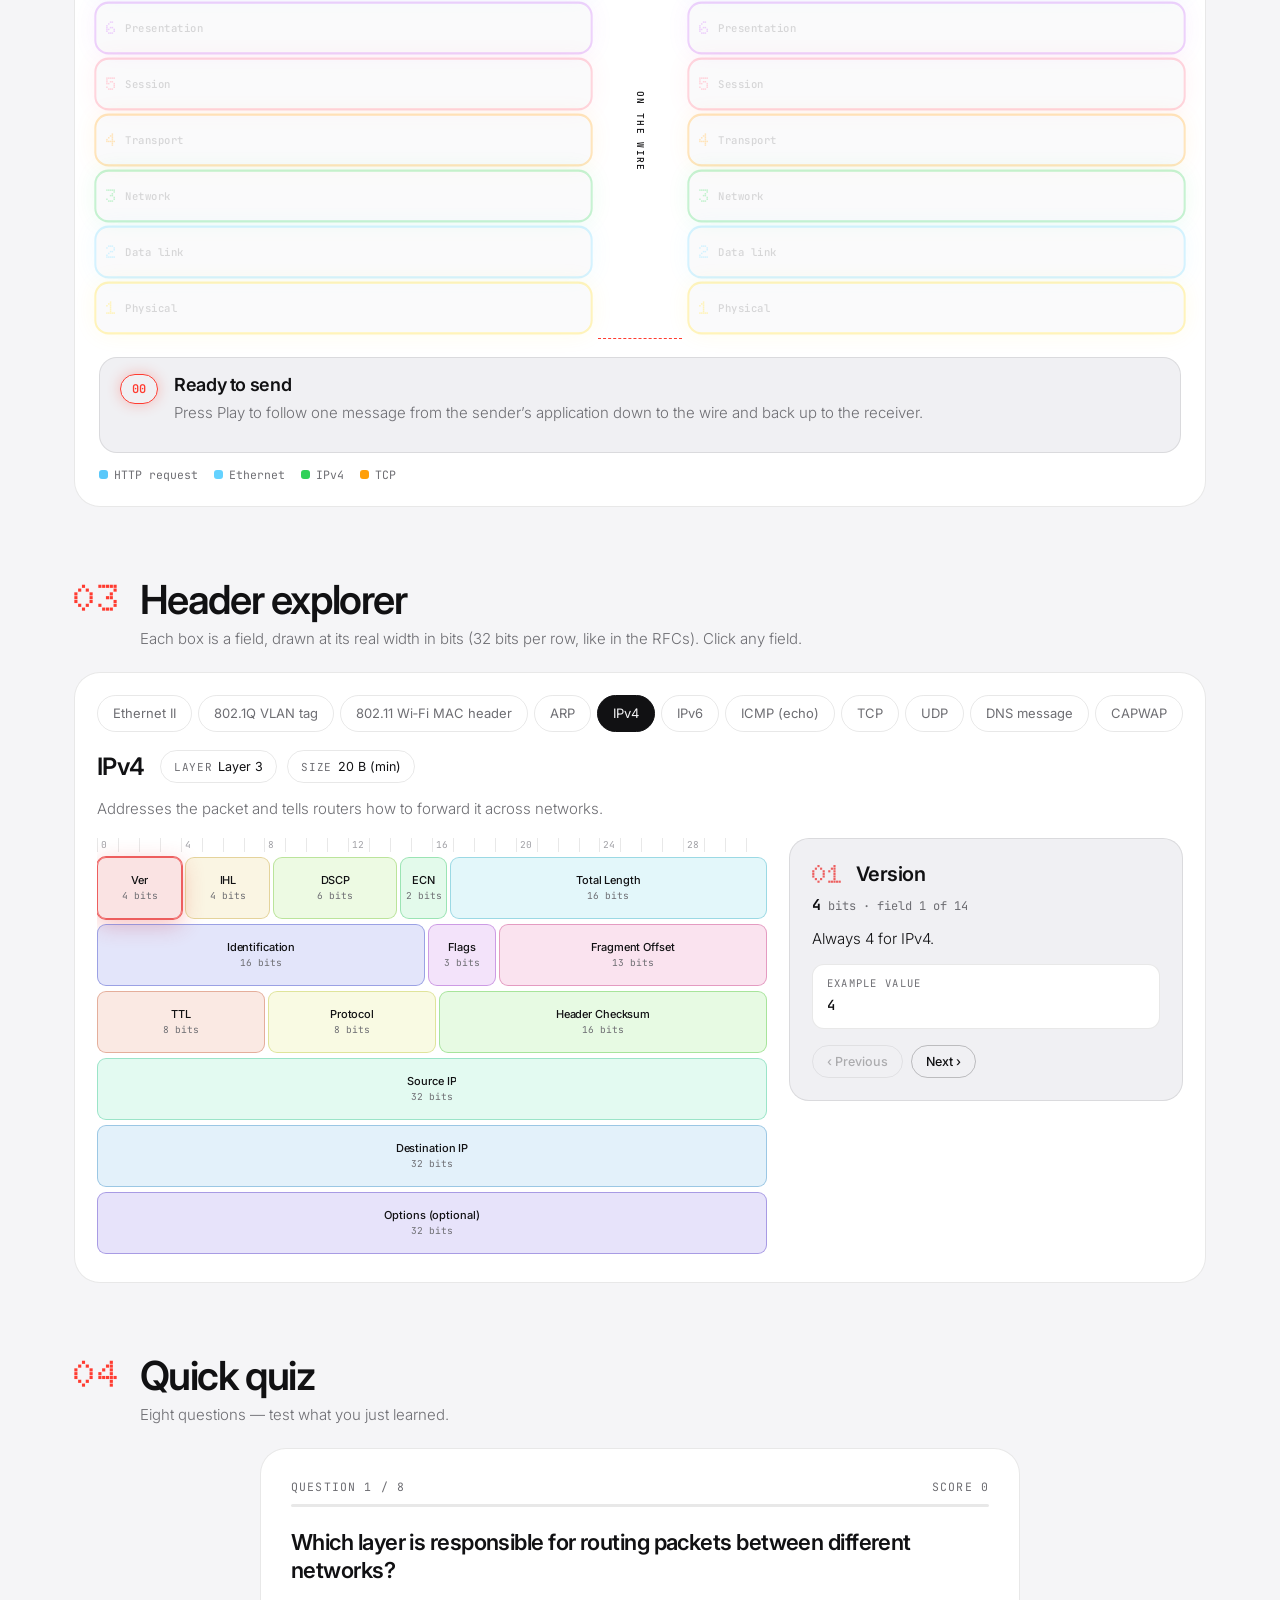
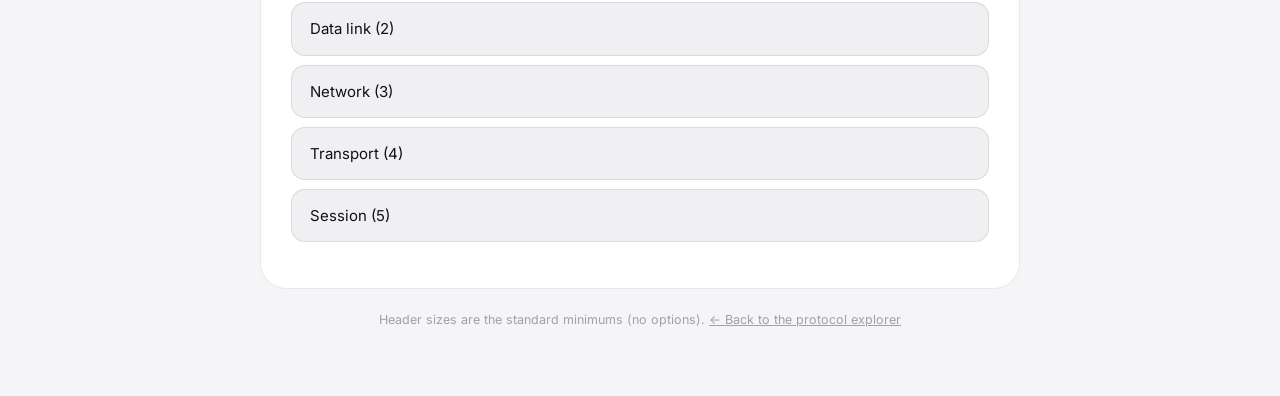
==== commit ac02d742: "Add files via upload" ====
--- a/layers.html
+++ b/layers.html
@@ -24,7 +24,7 @@
   <div class="spacer"></div>
   <a class="navlink" href="index.html#explore">Protocols</a>
   <a class="navlink hot" href="layers.html">Layers &amp; Headers</a>
-  <span class="free-badge"><i></i>All free</span>
+  <a class="navlink" href="wireless.html">Wireless</a>
   <button class="icon-btn" id="themeBtn" aria-label="Switch light/dark theme" title="Switch theme">
     <svg viewBox="0 0 24 24" width="18" height="18" fill="none" stroke="currentColor" stroke-width="1.6"><circle cx="12" cy="12" r="8"/><path d="M12 4a8 8 0 0 0 0 16z" fill="currentColor"/></svg></button>
   <a class="icon-btn" id="liLink" href="#" target="_blank" rel="noopener" aria-label="LinkedIn" title="LinkedIn" hidden>
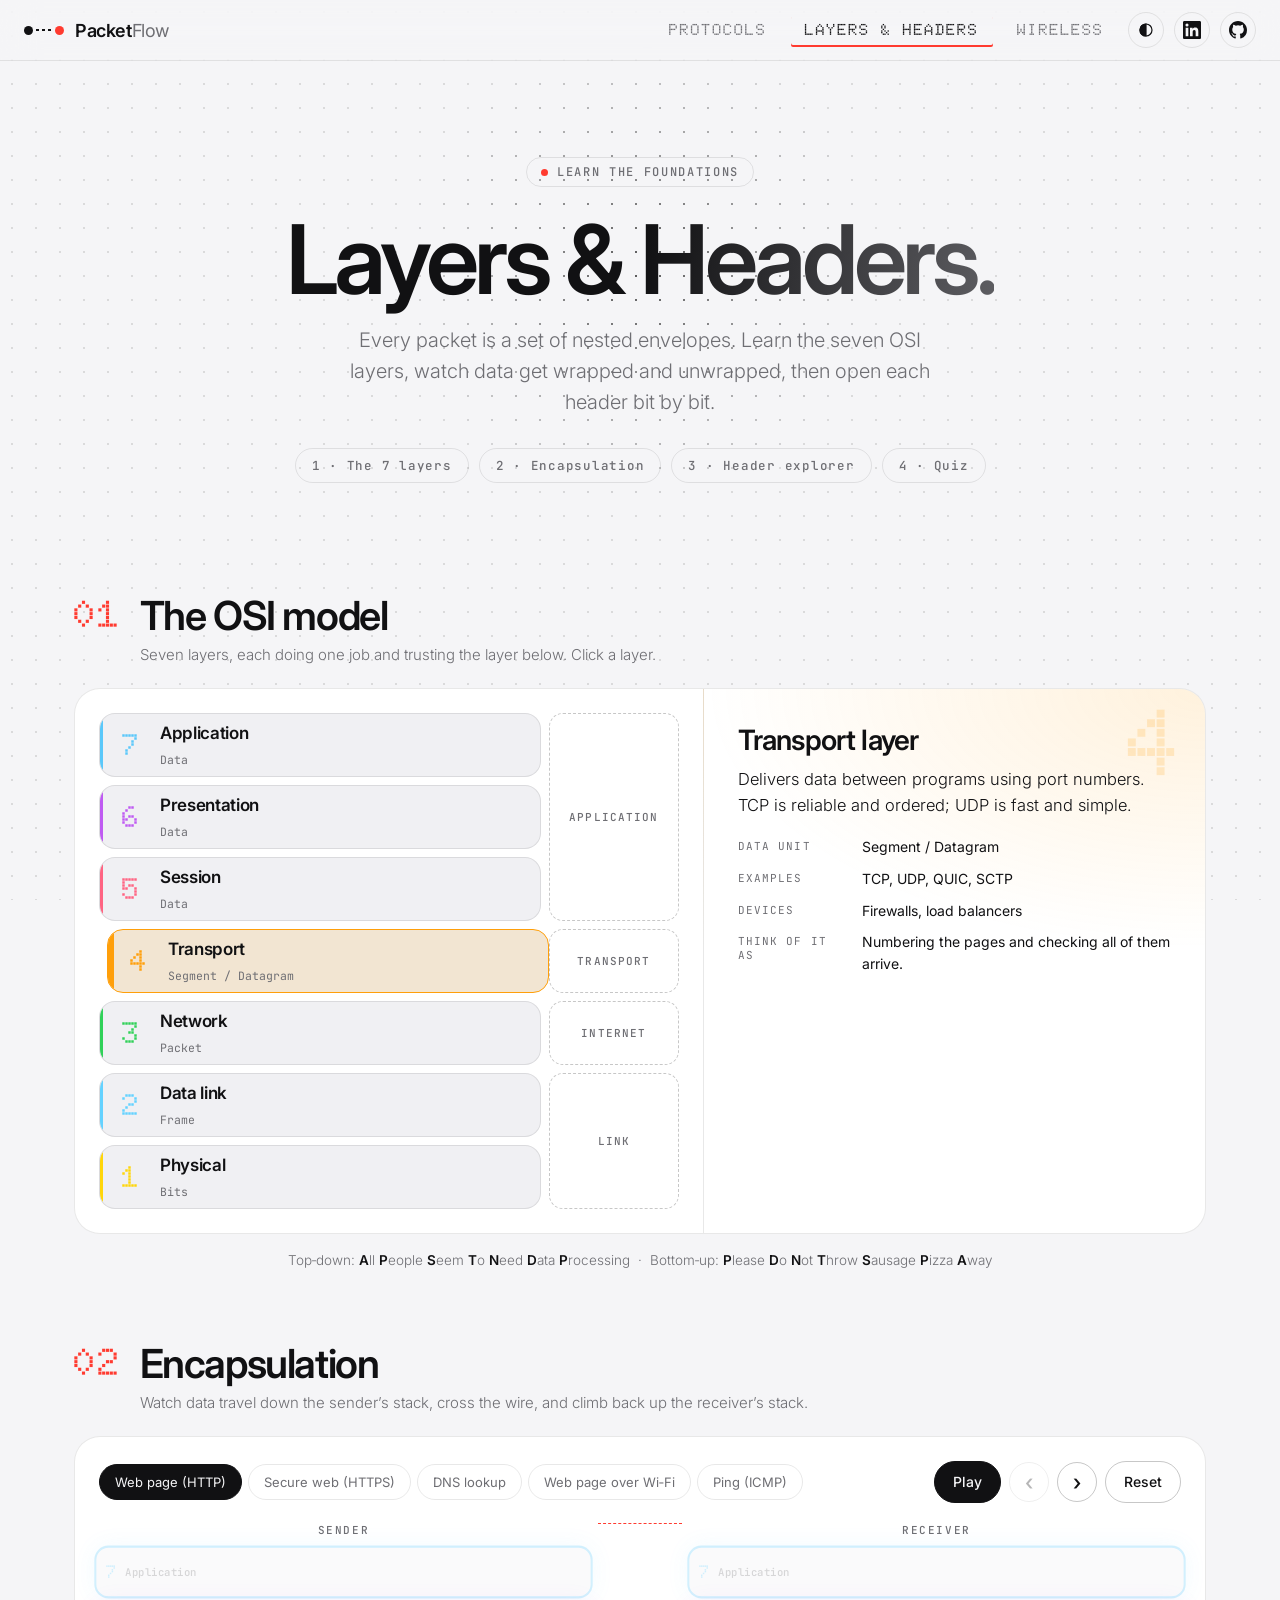
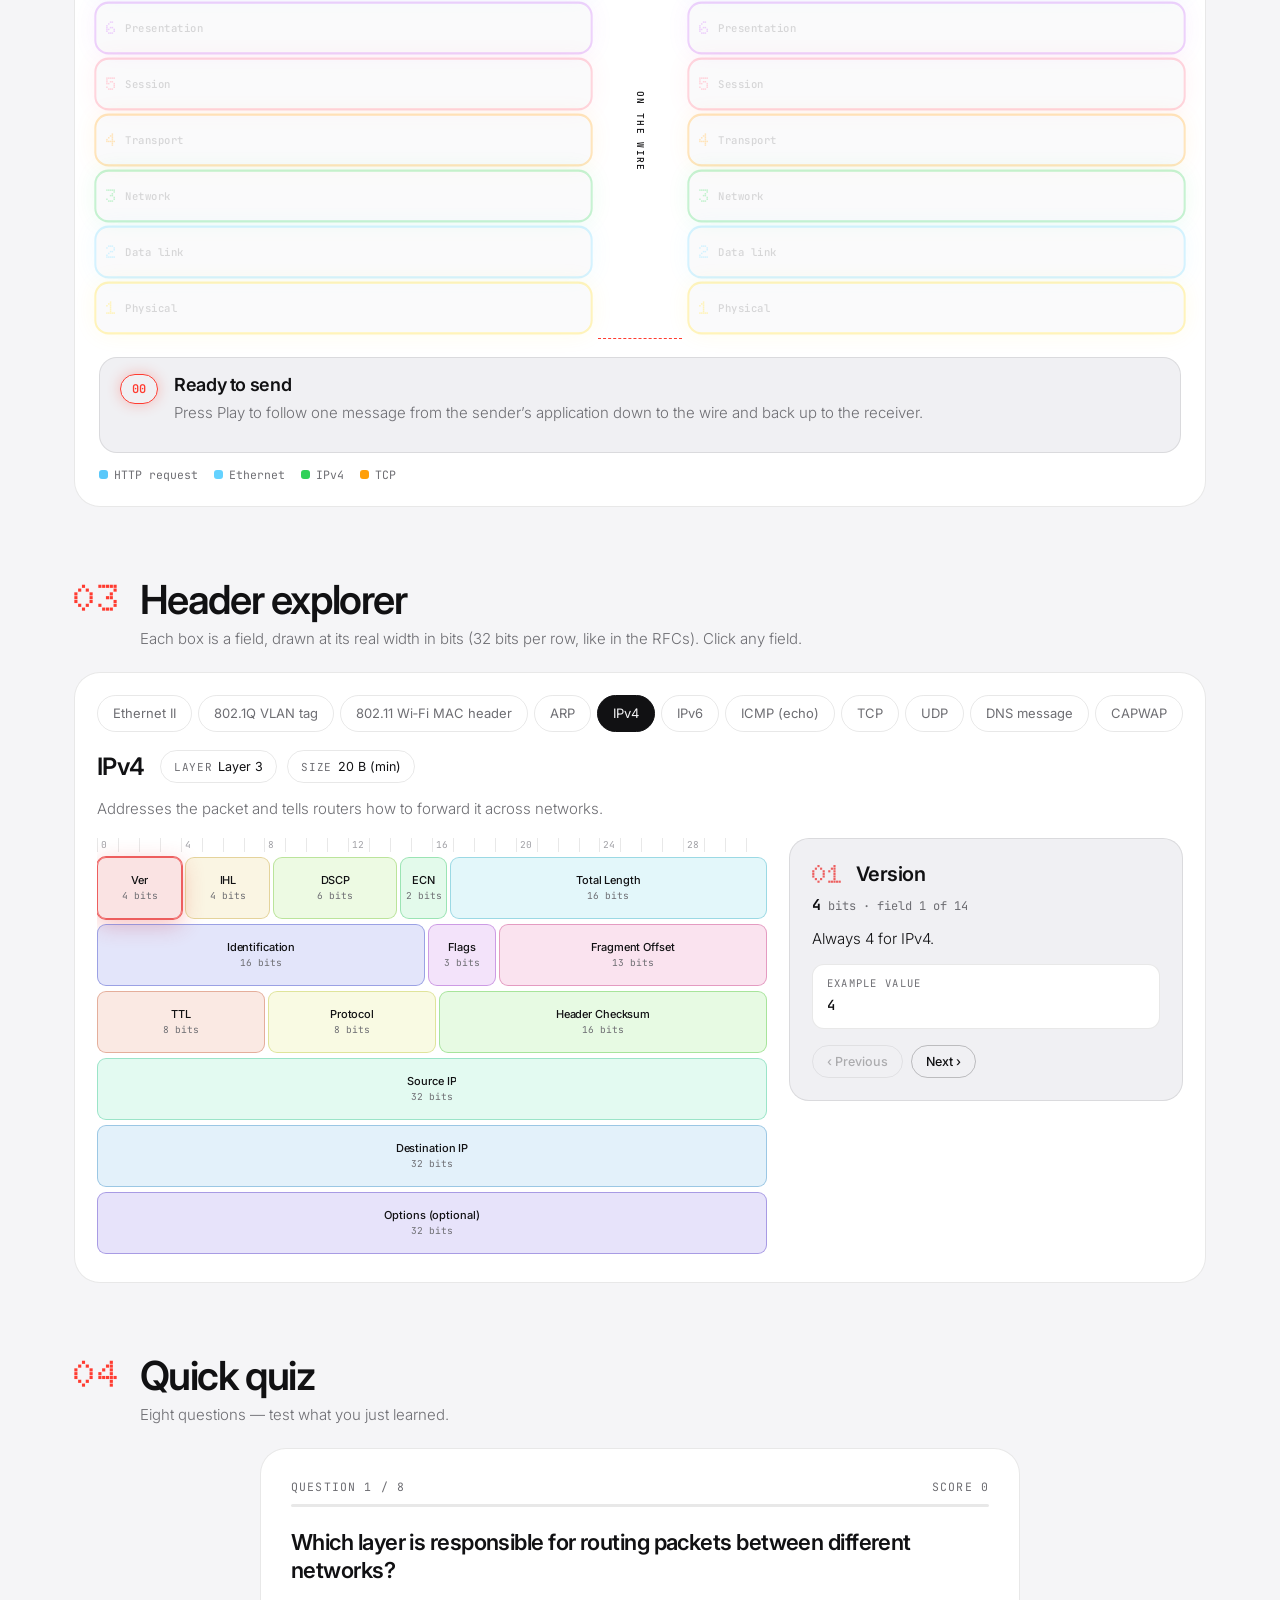
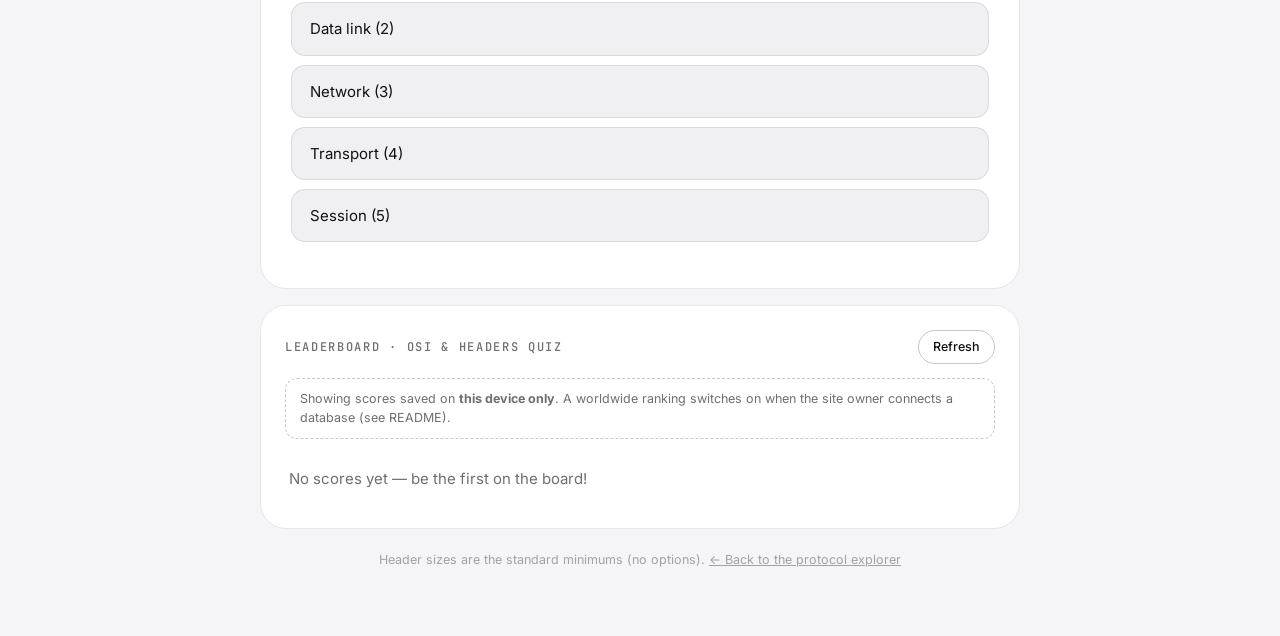
==== commit cd615a2e: "Add files via upload" ====
--- a/layers.html
+++ b/layers.html
@@ -10,8 +10,8 @@
 <link rel="preconnect" href="https://fonts.googleapis.com">
 <link rel="preconnect" href="https://fonts.gstatic.com" crossorigin>
 <link href="https://fonts.googleapis.com/css2?family=Doto:wght@500;800&family=Inter:wght@300;400;500;600;700&family=JetBrains+Mono:wght@400;600&display=swap" rel="stylesheet">
-<link rel="stylesheet" href="style.css?v=20261127b">
-<link rel="stylesheet" href="layers.css?v=20261127b">
+<link rel="stylesheet" href="style.css?v=20261128b">
+<link rel="stylesheet" href="layers.css?v=20261128b">
 </head>
 <body class="lpage">
 <div class="bg" aria-hidden="true"></div>
@@ -93,12 +93,14 @@
   <section class="lsec" id="quiz">
     <div class="shead"><span class="sn">04</span><div><h2>Quick quiz</h2><p>Eight questions — test what you just learned.</p></div></div>
     <div class="card quiz" id="quizBox"></div>
+    <div class="card board" id="board"></div>
   </section>
 
   <footer class="foot">Header sizes are the standard minimums (no options). <a href="index.html" style="text-decoration:underline">← Back to the protocol explorer</a></footer>
 </main>
 
-<script src="site.js?v=20261127b"></script>
-<script src="layers.js?v=20261127b"></script>
+<script src="site.js?v=20261128b"></script>
+<script src="board.js?v=20261128b"></script>
+<script src="layers.js?v=20261128b"></script>
 </body>
 </html>
--- a/style.css
+++ b/style.css
@@ -291,3 +291,8 @@
   .split td.info{min-width:0;font-size:12px}
   .split .pb{padding:2px 7px;font-size:10.5px}
 }
+
+/* ── dot‑matrix navigation ── */
+.navlink{font:800 16px/1 var(--dot);letter-spacing:.08em;text-transform:uppercase;padding:9px 14px;border-radius:8px;color:var(--muted);text-rendering:geometricPrecision;-webkit-font-smoothing:antialiased;transition:.2s var(--ease)}
+.navlink:hover{color:var(--bg);background:var(--text)}
+.navlink.hot{color:var(--text);box-shadow:inset 0 -2px 0 var(--accent);border-radius:8px 8px 2px 2px}
--- a/layers.css
+++ b/layers.css
@@ -127,3 +127,27 @@
   .ecols{grid-template-columns:1fr}.ewire{writing-mode:horizontal-tb;min-height:34px;border-inline:0;border-block:1px dashed var(--line2)}.ewire span{writing-mode:horizontal-tb}.ewire i{display:none}
 }
 @media (max-width:560px){.lwrap{padding:0 12px 48px}.encap,.hdrcard,.quiz{padding:16px}.elab{width:70px;font-size:9.5px}}
+
+/* ── leaderboard ── */
+.board{max-width:760px;margin:16px auto 0;padding:24px}
+.bd-head{display:flex;justify-content:space-between;align-items:center;margin-bottom:14px}
+.bd-head h3{margin:0}
+.bd-note{margin-bottom:14px;font-size:12.5px;color:var(--muted)}
+.bd-live{display:inline-flex;align-items:center;gap:8px;font:500 11.5px var(--mono);letter-spacing:.06em;text-transform:uppercase;color:var(--sec)}
+.bd-live i{width:7px;height:7px;border-radius:50%;background:var(--sec);box-shadow:0 0 8px var(--sec);animation:blink 1.8s infinite}
+.bd-local{display:block;padding:10px 14px;border:1px dashed var(--line2);border-radius:12px}
+.bd-msg{color:var(--muted);padding:14px 4px}
+.bd-tbl{width:100%;min-width:0;border-collapse:collapse;font:13px var(--font)}
+.bd-tbl th{position:static;background:none;padding:8px 10px;font:500 10.5px var(--mono);letter-spacing:.12em;text-transform:uppercase;color:var(--muted);text-align:left;border-bottom:1px solid var(--line)}
+.bd-tbl td{padding:11px 10px;border-top:1px solid var(--line);white-space:nowrap}
+.bd-tbl tbody tr{opacity:1;cursor:default;animation:in .5s var(--ease) both}
+.bd-tbl tr.me{background:color-mix(in srgb,var(--accent) 14%,transparent);box-shadow:inset 3px 0 var(--accent)}
+.rk{display:inline-grid;place-items:center;min-width:30px;height:30px;border-radius:50%;font:800 17px/1 var(--dot);color:var(--muted)}
+.rk.r1{background:#ffd60a;color:#000}.rk.r2{background:#d1d1d6;color:#000}.rk.r3{background:#ff9f0a;color:#000}
+.bd-form{margin:18px 0 22px;padding:18px;border:1px solid var(--line2);border-radius:18px;background:var(--card2);text-align:left}
+.bd-form label{display:block;font:11px var(--mono);letter-spacing:.12em;text-transform:uppercase;color:var(--muted);margin-bottom:10px}
+.bd-row{display:flex;gap:10px;flex-wrap:wrap}
+.bd-row input{flex:1;min-width:160px;padding:11px 16px;border-radius:99px;border:1px solid var(--line2);background:var(--bg);color:var(--text);font:inherit;outline:0}
+.bd-row input:focus{border-color:var(--text)}
+.bd-form small{display:block;margin-top:10px;color:var(--dim);font-size:12px}
+.bd-thanks{margin:18px 0 22px;padding:16px;border:1px solid var(--sec);border-radius:16px;background:color-mix(in srgb,var(--sec) 10%,transparent);color:var(--text)}
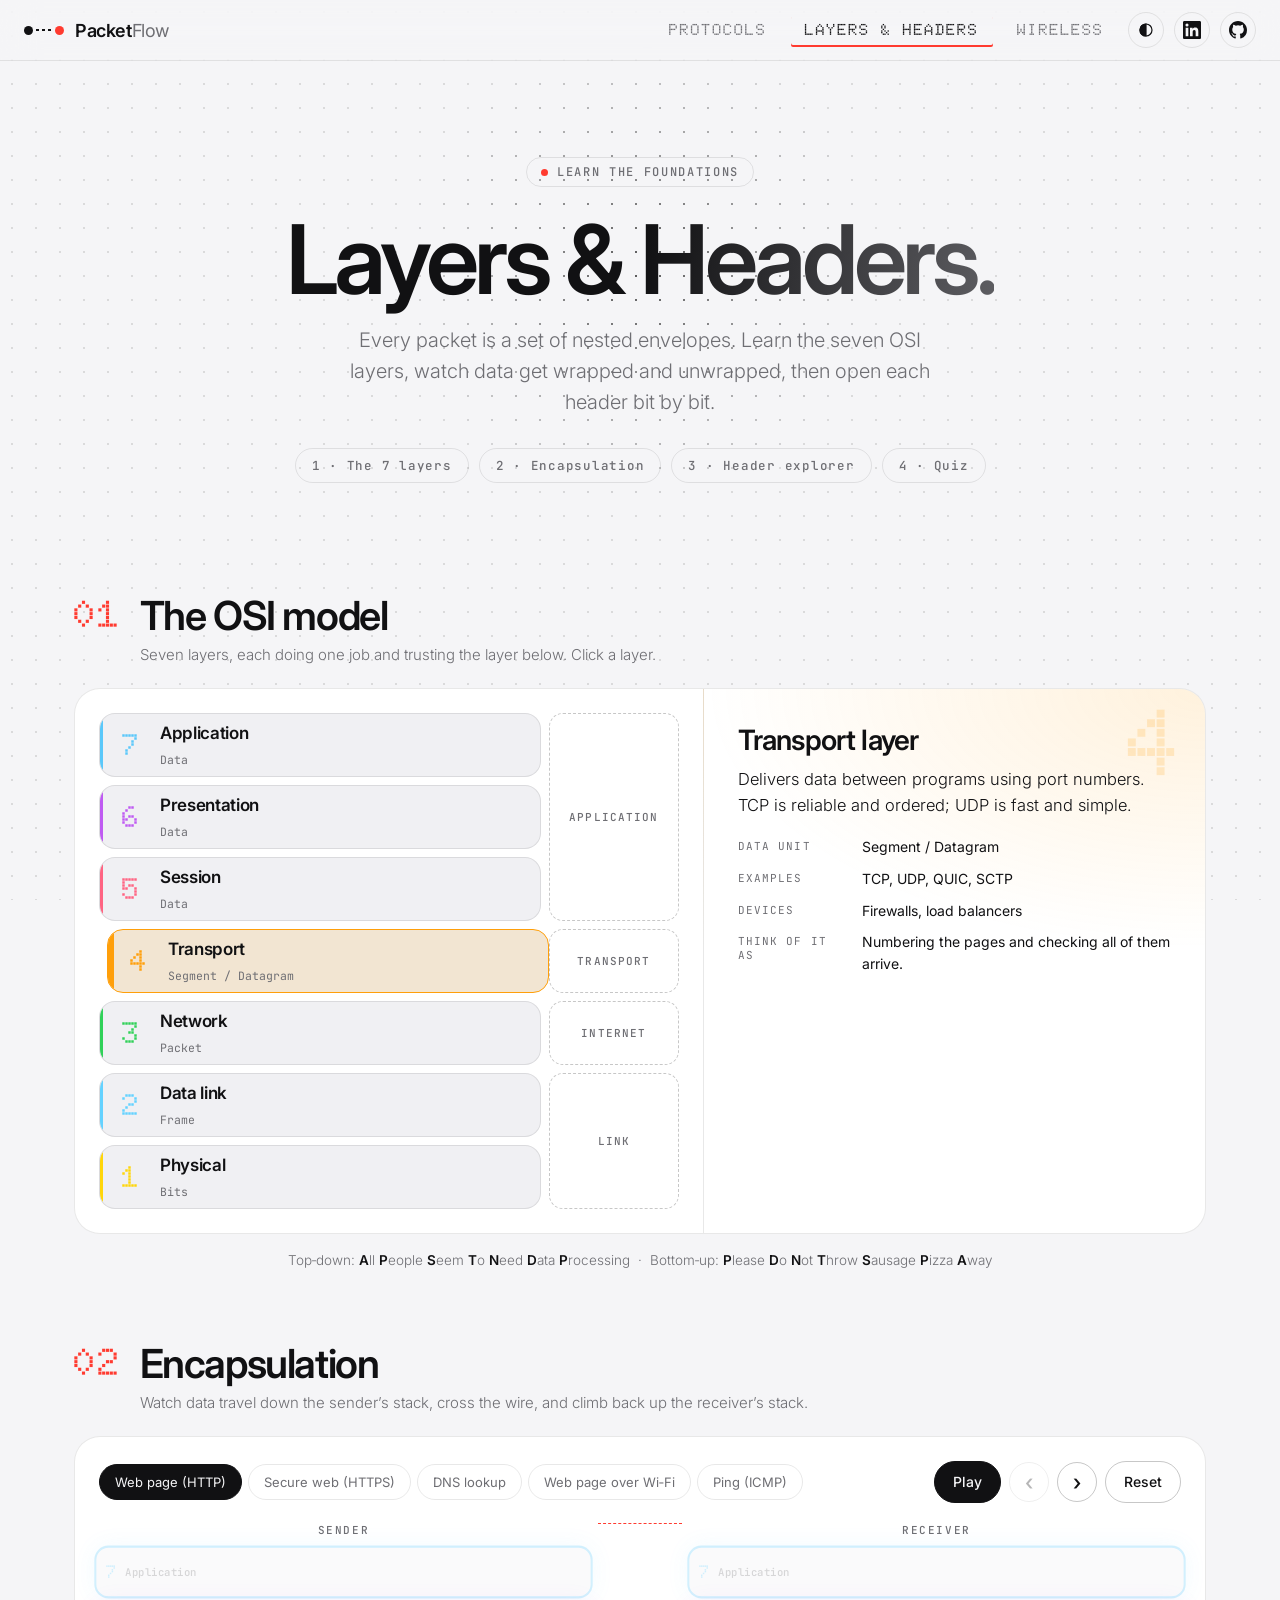
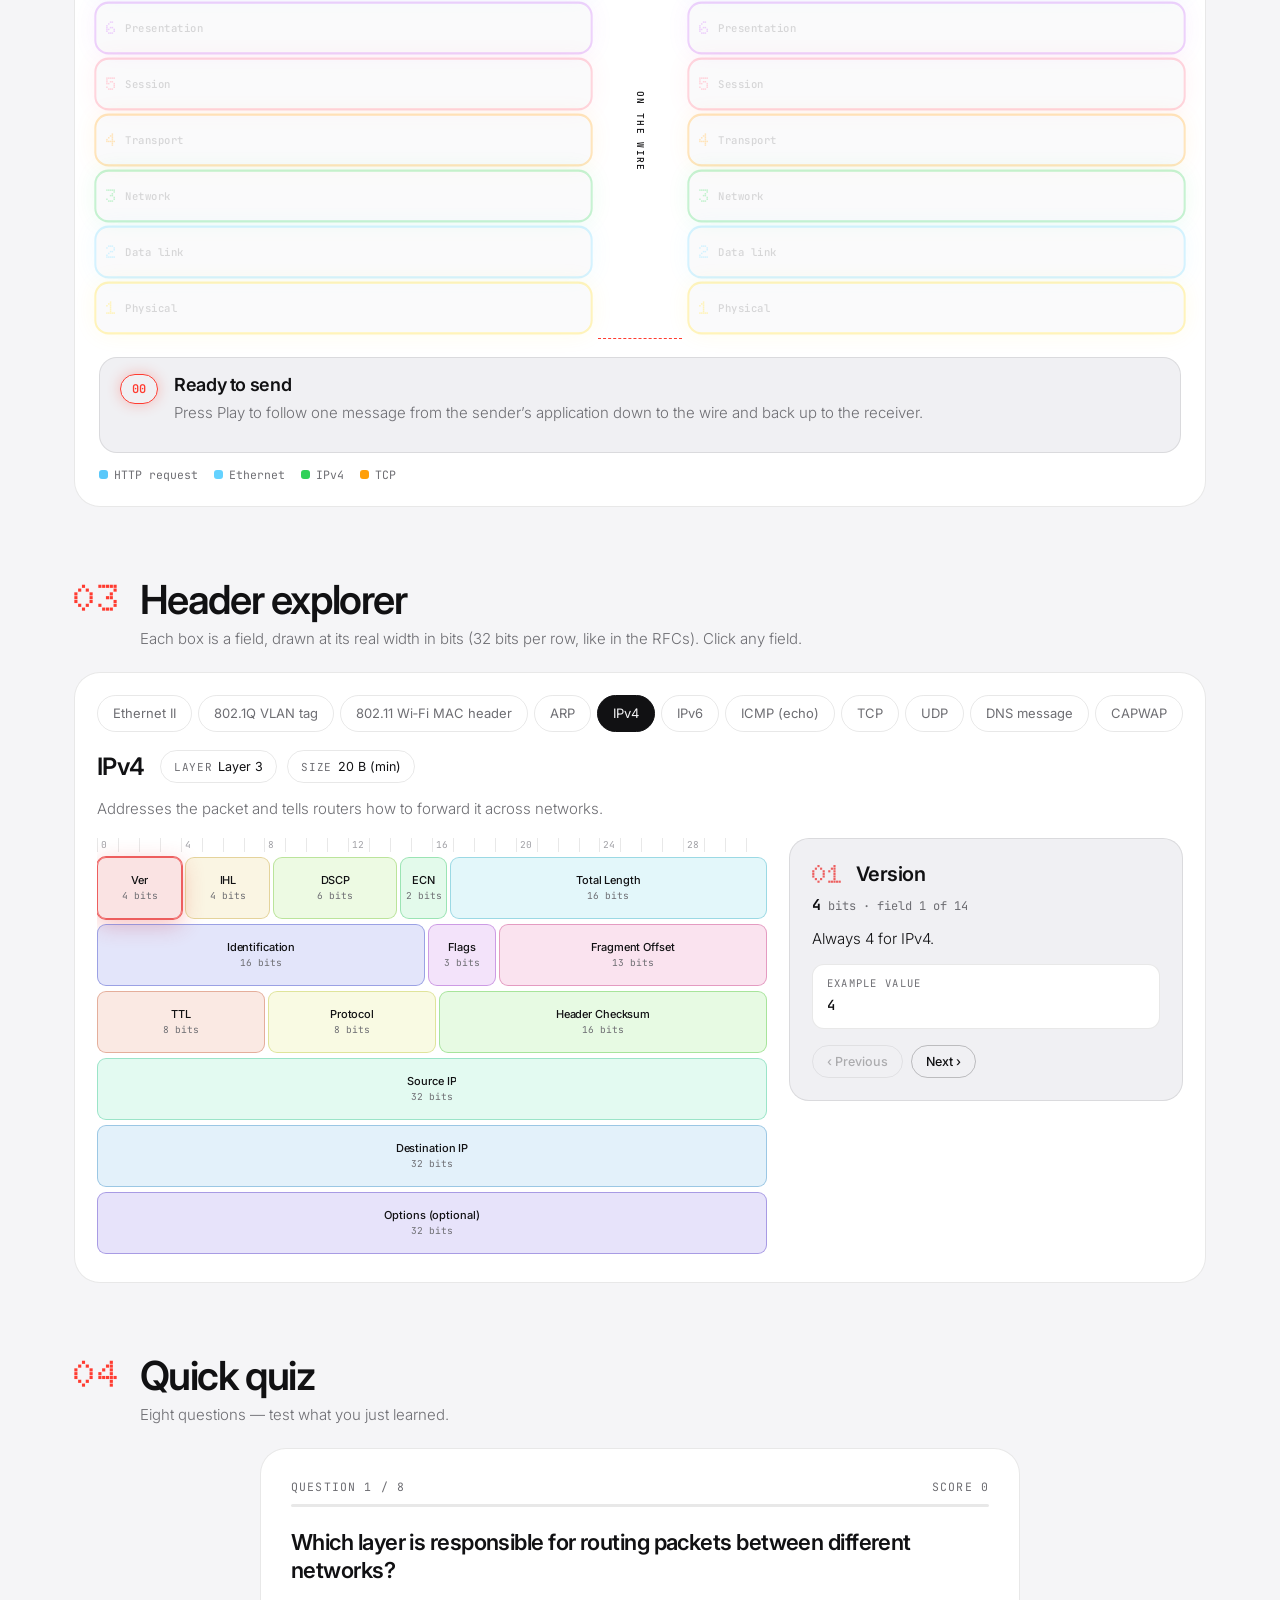
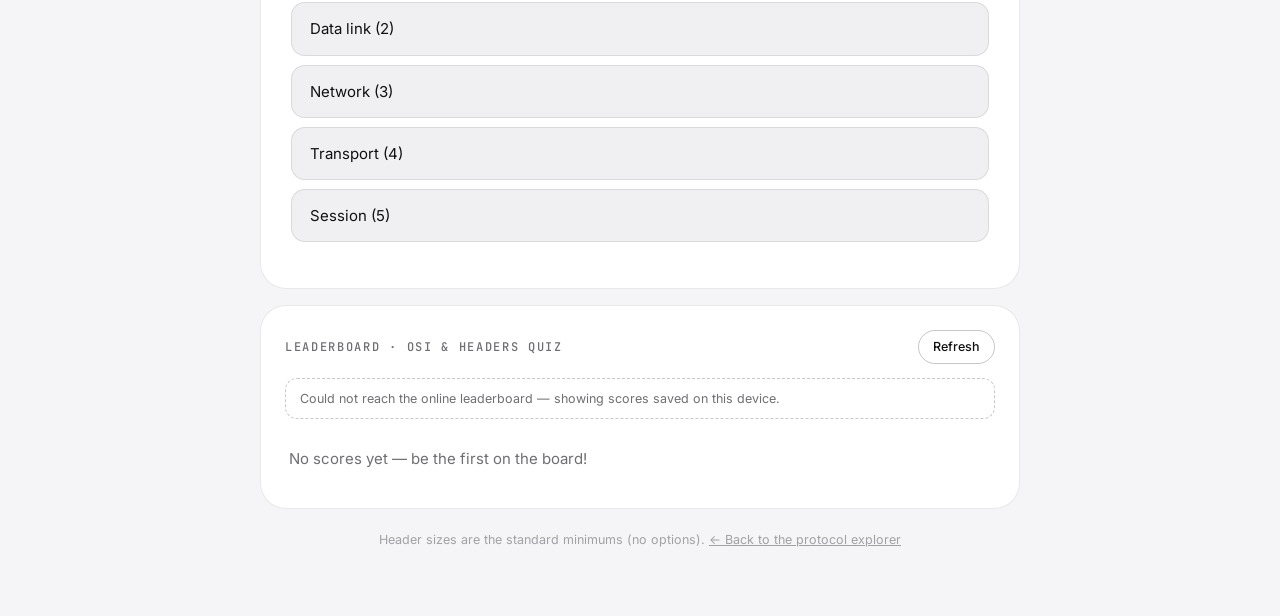
==== commit e2739837: "Refresh shared site settings cache" ====
--- a/layers.html
+++ b/layers.html
@@ -99,7 +99,7 @@
   <footer class="foot">Header sizes are the standard minimums (no options). <a href="index.html" style="text-decoration:underline">← Back to the protocol explorer</a></footer>
 </main>
 
-<script src="site.js?v=20261128b"></script>
+<script src="site.js?v=20261128c"></script>
 <script src="board.js?v=20261128b"></script>
 <script src="layers.js?v=20261128b"></script>
 </body>
